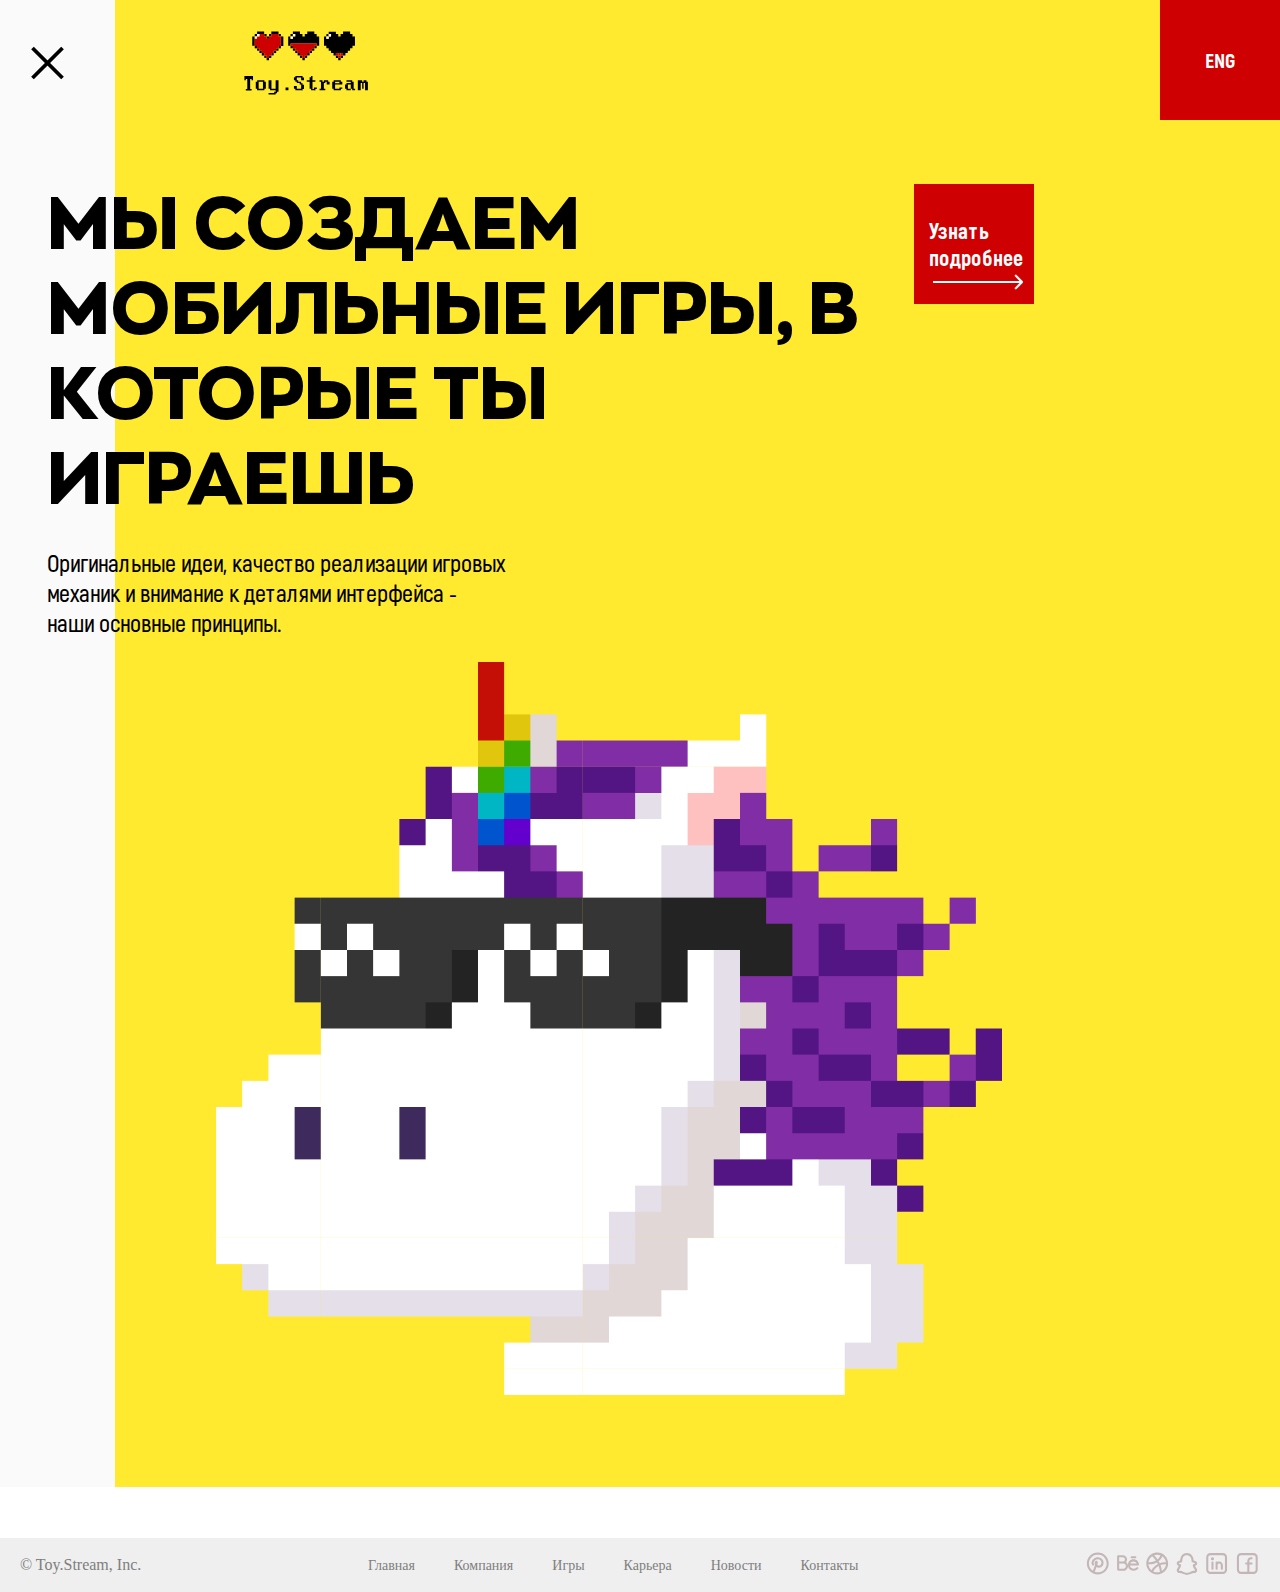
==== index.html @ ab5bff2f "Добавляет рабочие ссылки в подвале и правки" ====
<!DOCTYPE html>
<html lang="ru">
    <head>
	 <meta charset="UTF-8" />
	 <meta name="viewport" content="width=device-width, initial-scale=1.0" 
	 />
	 <title>Toy.Stream</title>
	 <link rel="stylesheet" href="./css/style.css" />
   <link rel="stylesheet" href="./css/fonts.css" />
   <link rel="stylesheet" href="./css/media.css" />
    </head>
      <body>
        <div class="container container-mobile">

         <div class="page-header yellow-main-page">

            <header class="header-container">

                    
                 <button 
                           type="button" 
                           class="menu-button is-open"
                           aria-expanded="false" 
                           data-menu-button
                           >
                           <svg 
                             width="35" 
                             height="35" 
                             aria-label="Переключатель мобильного меню">
                               <use class="icon-cross" href="img/Cross.svg#Cross"></use>
                               <use class="icon-menu" href="img/Burger.svg#Burger"></use>
                           </svg>    
                    </button>


                    <div class="logo">
                     <img src="img/Logo.svg" alt="Логотип" class="logo-img">
                  </div>
                 


                 <nav class="nav">
                  
                  <div class="menu-container">

                   <ul class="menu-list">
                        

                        <li class="nav-item"><a class="nav-link" href="1.html">Главная</a></li>
                        <li class="nav-item"><a class="nav-link" href="#">Компания</a></li>
                        <li class="nav-item"><a class="nav-link" href="#">Игры</a></li>
                        <li class="nav-item"><a class="nav-link" href="career.html">Карьера</a></li>	
                        <li class="nav-item"><a class="nav-link" href="#">Новости</a></li>	
                        <li class="nav-item"><a class="nav-link" href="#">Контакты</a></li>

                  </ul>	
                  
                </div>

              </nav>  


               <div class="language">
                 <button class="button button-1">
                      <span class="button-language" href="#">
                      ENG
                     </span>
                  </button>
               </div>    


           </header>	

         </div> 
              


                <div class="block-home yellow-main-page">

                         <h1 class="company">Мы создаем мобильные игры, в которые ты играешь</h1>


                          <div class="frame-unicorn">
                             <picture>
                                 <source srcset="img/Frame.png" width="786" media="(min-width: 1920px)"> 
                                 <source srcset="img/Frame.png" width="786" media="(min-width: 1024px)">
                                 <source srcset="img/Frame-mobile.png" width="345" media="(max-width: 1023px)"> 
                                 <img src="img/Frame-mobile.png" alt="Единорог" class="picture-img">
                            </picture>      
                        </div> 

                    <div class="details-2">
                      <button class="button button-2">
                         <a class="button-details-2" href="#">
                         Узнать<br> подробнее
                         </a>
                      </button>
                    </div> 

                         <p class="company-description">Оригинальные идеи, качество реализации игровых механик и внимание к деталями интерфейса - наши основные принципы.</p>
                       

                        
             
      
                </div>          


           <footer class="page-footer">
              <div class="footer-container">

              	<div class="footer-coopyright">© Toy.Stream, Inc.</div>

              	   <div class="footer-nav">
                     <a href="index.html" class="footer-nav-link">Главная</a>
                     <a href="#" class="footer-nav-link">Компания</a>
                     <a href="#" class="footer-nav-link">Игры</a>
                     <a href="career.html" class="footer-nav-link">Карьера</a>
                     <a href="#" class="footer-nav-link">Новости</a>
                     <a href="#" class="footer-nav-link">Контакты</a>
                  </div>

                  <div class="footer-socials">
                    <a href="https://www.pinterest.com/" class="socials-link" target="_blank"><img src="img/Pintrest.svg" alt="Pintrest" class="socials-img"></a>
                    <a href="https://www.behance.net/" class="socials-link" target="_blank"><img src="img/Behance.svg" alt="Behance" class="socials-img"></a>
                    <a href="https://dribbble.com/" class="socials-link" target="_blank"><img src="img/Dribbble.svg" alt="Dribbble" class="socials-img"></a>
                    <a href="https://www.snapchat.com/" class="socials-link" target="_blank"><img src="img/Snapchat.svg" alt="Snapchat" class="socials-img"></a>
                    <a href="https://linkedin.com/" class="socials-link" target="_blank"><img src="img/Linkedin.svg" alt="Linkedin" class="socials-img"></a>
                    <a href="https://www.facebook.com/" class="socials-link" target="_blank"><img src="img/Facebook.svg" alt="Facebook" class="socials-img"></a>
                  </div>
              
              </div> 
           
            </footer>   
        </div>

        
        <!-- скрипт для кнопки меню menu-button -->
        <script src="js/script.js" ></script>


      </body>

</html>
---- css/style.css ----
body {
    margin: 0;
}

.container {
    margin-left: auto;
    margin-right: auto;
    background-color: #fff;
    box-sizing: border-box;
}

.page-header {
    padding-bottom: 49px;
   /* outline: 2px solid #000;*/
    margin: auto auto;
    box-sizing: border-box;
}

.header-container {
    display: flex;
    justify-content: space-between;
    /*position: relative;*/
}

.nav {
    font-family: Akrobat;
    font-weight: 600;
    font-size: 20px;
    line-height: 25px;
    margin-top: 49px;
    /*outline: 2px solid #000;*/
    margin-left: auto;
    margin-right: 95px;
}




/*Заготовка для выпадающего меню
Позиционируется относительно .header-container
или как вариант относительно .page-header*/

/*.menu-container {
    position: absolute;
    top: 100%;
    left: 0;
    width: 100%;
    height: 800px;
    background-color: #fff;
    padding: 20px;
    text-align: center;
    font-size: 20px;
    opacity: 0.8;
}*/




/*Навигация*/

.menu-list {
    list-style: none;
    display: flex;
    margin: 0;
    padding: 0 0 0 0;
}

.nav-item:not(:last-child) {
    margin-right: 50px;
}

.nav-link {
    text-decoration: none;
    color: #000;
    cursor: pointer;
}

.nav-link:hover,
.nav-link:focus {
    color: #FF0000;
}



/*Красная кнопка, смена языка*/




/*            <div class="language">
                <button class="button button-1">
                     <span class="button-language" href="#">
                     ENG
                    </span>
                 </button>
              </div>  */

.language {
    height: 98px;
    width: 98px;
    display: flex;
}
   
.button-1{
    font-size: 20px;
    line-height: 25px;
}

.button {
    font-family: 'Akrobat', sans-serif;
    font-weight: 800;
    display: inline-block;
    text-decoration: none;
    border: none;    
    background-color: #CE0002;
    color: #FFF;
    cursor: pointer;
    flex-grow: 1;
    display: inline-block;
}

.button:hover,
.button:focus {
    background-color: #FE0002;
}


/*                  <div class="details">
                      <button class="button button-d">
                         <a class="button-details" href="#">
                         Узнать<br> подробнее
                         </a>
                      </button>
                    </div> */


/*Красная кнопка "Узнать подробности"*/

.details-2 {
    height: 120px;
    width: 120px;
    display: flex;
}

.button-2 {
    text-align: left;
    padding-left: 15px;
}

.button-3 {
    text-align: left;
    padding-left: 20px;
}

.details-3 {
    height: 94px;
    width: 192px;
    display: flex;
}

.button-2 {
    font-size: 22px;
    line-height: 27px;
}

.button-3 {
    font-weight: 800;
    font-size: 22px;
    line-height: 27px;
}


.button-details-2,
.button-details-3 {
    text-decoration: none;
    color: #FFF;
}

.button-details-2::after {
    width: 90px;
    height: 16px;
    background-color: transparent;
    content: "";
    background-image: url("../img/Arrow3.png");
    background-repeat: no-repeat;
    background-size: contain;
    position: absolute;
    margin: 30px 0 0 -90px;
    box-sizing: border-box;
}

.button-details-3::after {
    width: 16px;
    height: 39px;
    background-color: transparent;
    content: "";
    background-image: url("../img/Arrow4.png");
    background-repeat: no-repeat;
    background-size: contain;
    position: absolute;
    margin: -5px 0 0 53px;
    box-sizing: border-box;
}

.logo {
    padding-top: 12px;
    padding-left: 55px;
}





/*Бургер-меню*/


.menu-button {
    display: inline-flex;
    margin: 0;
    /*padding: 0;*/
    padding: 35px 0 0 17px;
    border: none;
    background-color: transparent;
}

.menu-button .icon-cross {
    display: none;
}


.menu-button.is-open .icon-cross {
    display: block;
}

.menu-button.is-open .icon-menu {
    display: none;
}





/*Background-attachment устанавливает, будет ли прокручиваться фоновое изображение вместе с содержимым элемента (scroll, fixed, local)*/

.block-home {
    argin-left: auto;
    margin-right: auto;
    background-color: #FFEA2F;
    box-sizing: border-box;
    min-height: 875px;
    margin-bottom: 49px;
    display: flex;
    flex-wrap: wrap;
    /*flex-flow: row wrap;*/
}





/* Звголовки h1 */

h1 {
    font-family: 'Zona Pro', sans-serif;
    font-weight: 800;
    font-size: 32px;
    line-height: 38px;
    text-transform:uppercase;
    margin: 0;
}

.company {
    max-width: 352px;
}
.career {
    max-width: 262px;
}


.company-description {
    font-family: 'Akrobat', sans-serif;
    font-weight: 600;
    font-size: 16px;
    line-height: 20px;
    max-width: 345px;
}

.career-description {
    font-family: 'Akrobat', sans-serif;
    font-weight: 600;
    font-size: 16px;
    line-height: 20px;
    max-width: 335px;
}







/*Подвал*/

.page-footer {
    background-color: #EFEFEF;
    margin: 0;
}

.footer-container {
    display: flex;
    min-width: 338px;
    max-width: 1790px;
    justify-content: space-between;
    margin: 0;
    padding: 0 20px 0 20px;
    margin: auto;
    align-items: center;
    height: 54px;
    box-sizing: border-box;
}

.footer-coopyright{
    font-family: Akrobat;
    font-weight: 500;
    font-size: 16px;
    line-height: 20px;
    color: #7E7E7E;  
}

.footer-nav {
    /*display: flex;*/

}

.footer-nav-link {
    text-decoration: none;
    font-family: Akrobat;
    font-weight: 500;
    font-size: 14px;
    line-height: 17px;
    text-align: center;
    color: #7E7E7E;
}

.footer-socials {
    max-width: 200px;
}

.socials-link {

}
 

/*.socials-link:not(:last-child) */
   
 .footer-nav-link:not(:last-child) {   
    margin-right: 35px;
}



/*Карьера*/


.block-career {
    margin-left: auto;
    margin-right: auto;
    /*background-color: #D3D1E9;*/
    box-sizing: border-box;
    margin-bottom: 98px;
}

.vacancy {
    font-family: Zona Pro;
    font-weight: 800;
    font-size: 32px;
    line-height: 38px;
    padding-left: 15px;
}

.vacancy-container {
    margin-left: auto;
    margin-right: auto;
    margin-bottom: 30px;
    box-sizing: border-box;
}

.vacancy-item {
    background-color: #F5F5F5;
    font-family: Akrobat;
    font-weight: 800;
    font-size: 32px;
    line-height: 40px;
    padding: 250px 0 50px 20px;
    box-sizing: border-box;
}


.vacancy-item:not(:last-child) {
margin-bottom: 30px;
}
---- css/fonts.css ----
@font-face {
    font-family: 'Zona Pro';
    src: url('../fonts/ZonaPro/ZonaPro-ExtraBold.eot');
    src: local('../fonts/ZonaPro/Zona Pro ExtraBold'), local('ZonaPro-ExtraBold'),
        url('../fonts/ZonaPro/ZonaPro-ExtraBold.eot?#iefix') format('embedded-opentype'),
        url('../fonts/ZonaPro/ZonaPro-ExtraBold.woff2') format('woff2'),
        url('../fonts/ZonaPro/ZonaPro-ExtraBold.woff') format('woff'),
        url('../fonts/ZonaPro/ZonaPro-ExtraBold.ttf') format('truetype');
    font-weight: 800;
    font-style: normal;
}

@font-face {
    font-family: 'Akrobat';
    src: url('Akrobat-Light.eot');
    src: local('Akrobat Light'), local('Akrobat-Light'),
        url('Akrobat-Light.eot?#iefix') format('embedded-opentype'),
        url('Akrobat-Light.woff2') format('woff2'),
        url('Akrobat-Light.woff') format('woff'),
        url('Akrobat-Light.ttf') format('truetype');
    font-weight: 300;
    font-style: normal;
}

@font-face {
    font-family: 'Akrobat';
    src: url('Akrobat-Regular.eot');
    src: local('Akrobat Regular'), local('Akrobat-Regular'),
        url('Akrobat-Regular.eot?#iefix') format('embedded-opentype'),
        url('Akrobat-Regular.woff2') format('woff2'),
        url('Akrobat-Regular.woff') format('woff'),
        url('Akrobat-Regular.ttf') format('truetype');
    font-weight: 500;
    font-style: normal;
}

@font-face {
    font-family: 'Akrobat';
    src: url('Akrobat-ExtraLight.eot');
    src: local('Akrobat ExtraLight'), local('Akrobat-ExtraLight'),
        url('Akrobat-ExtraLight.eot?#iefix') format('embedded-opentype'),
        url('Akrobat-ExtraLight.woff2') format('woff2'),
        url('Akrobat-ExtraLight.woff') format('woff'),
        url('Akrobat-ExtraLight.ttf') format('truetype');
    font-weight: 200;
    font-style: normal;
}

@font-face {
    font-family: 'Akrobat';
    src: url('../fonts/Akrobat/Akrobat-SemiBold.eot');
    src: local('../fonts/Akrobat/Akrobat SemiBold'), local('Akrobat-SemiBold'),
        url('../fonts/Akrobat/Akrobat-SemiBold.eot?#iefix') format('embedded-opentype'),
        url('../fonts/Akrobat/Akrobat-SemiBold.woff2') format('woff2'),
        url('../fonts/Akrobat/Akrobat-SemiBold.woff') format('woff'),
        url('../fonts/Akrobat/Akrobat-SemiBold.ttf') format('truetype');
    font-weight: 600;
    font-style: normal;
}

@font-face {
    font-family: 'Akrobat';
    src: url('Akrobat-Thin.eot');
    src: local('Akrobat Thin'), local('Akrobat-Thin'),
        url('Akrobat-Thin.eot?#iefix') format('embedded-opentype'),
        url('Akrobat-Thin.woff2') format('woff2'),
        url('Akrobat-Thin.woff') format('woff'),
        url('Akrobat-Thin.ttf') format('truetype');
    font-weight: 100;
    font-style: normal;
}

@font-face {
    font-family: 'Akrobat';
    src: url('Akrobat-Bold.eot');
    src: local('Akrobat Bold'), local('Akrobat-Bold'),
        url('Akrobat-Bold.eot?#iefix') format('embedded-opentype'),
        url('Akrobat-Bold.woff2') format('woff2'),
        url('Akrobat-Bold.woff') format('woff'),
        url('Akrobat-Bold.ttf') format('truetype');
    font-weight: bold;
    font-style: normal;
}

@font-face {
    font-family: 'Akrobat';
    src: url('Akrobat-Black.eot');
    src: local('Akrobat Black'), local('Akrobat-Black'),
        url('Akrobat-Black.eot?#iefix') format('embedded-opentype'),
        url('Akrobat-Black.woff2') format('woff2'),
        url('Akrobat-Black.woff') format('woff'),
        url('Akrobat-Black.ttf') format('truetype');
    font-weight: 900;
    font-style: normal;
}

@font-face {
    font-family: 'Akrobat';
    src: url('../fonts/Akrobat/Akrobat-ExtraBold.eot');
    src: local('../fonts/Akrobat/Akrobat ExtraBold'), local('Akrobat-ExtraBold'),
        url('../fonts/Akrobat/Akrobat-ExtraBold.eot?#iefix') format('embedded-opentype'),
        url('../fonts/Akrobat/Akrobat-ExtraBold.woff2') format('woff2'),
        url('../fonts/Akrobat/Akrobat-ExtraBold.woff') format('woff'),
        url('../fonts/Akrobat/Akrobat-ExtraBold.ttf') format('truetype');
    font-weight: 800;
    font-style: normal;
}
---- css/media.css ----
/* Навигация - список menu-list */


@media screen and (max-width: 1919px) {
    .nav {
    display: none;
    }
}


/*Кнопка меню*/
@media screen and (min-width: 1920px) {
    .menu-button {
    display: none;
    }
}


/*Кнопка смены языка*/

@media screen and (min-width: 1024px) {
    .language {
    height: 120px;
    width: 120px;
    }
}


/*Ширина экрана, шрифт для всех h1, шапка page-header*/

/*outline: 2px solid red; - рамка*/

@media screen and (max-width: 1023px) {
    .vacancy-container {
    width: 375px; 
    }
}


@media screen and (min-width: 1024px) { 
    .vacancy-container {
    width: 1024px; 
    }
    .page-header {
    padding-bottom: 64px;
    }
    h1 {
    font-size: 72px;
    line-height: 85px;
    }
    .company {
    max-width: 867px;
    }
    .career {
    max-width: 603px;
    }
}


@media screen and (min-width: 1920px) {
    .vacancy-container {
    width: 1920px;
    }
    .page-header {
    padding-bottom: 79px;
    }
    h1 {
    font-size: 72px;
    line-height: 85px;
    }
    .company {
    max-width: 1077px;
    }
    .career {
    max-width: 603px;
    }
}


/*Параграфы p под h1*/

@media screen and (max-width: 1919px) { 
   .desktop-description {
    display: none;
    }
}

@media screen and (min-width: 1024px) {
    .company-description {
    font-size: 24px;
    line-height: 30px;
    max-width: 459px;
    }
    .career-description {
    font-size: 24px;
    line-height: 30px;
    max-width: 606px;
    }
}


@media screen and (min-width: 1920px) { 
    .mobile-description {
    display: none;
    }
}





/* размер margin-bottom для планшетной и десктопной версии  */

@media screen and (min-width: 1024px) {
    .block-home {
    margin-bottom: 51px;
    }
    block-career {
    margin-bottom: 130px;
    }
}

@media screen and (min-width: 1920px) {
    .block-home {
    margin-bottom: 77px;
    }
    block-career {
    margin-bottom: 131px;
    }
}



/*Градиентный фон*/

@media screen and (max-width: 1023px) {
    .yellow-main-page {
    background: linear-gradient(to right, #FAFAFA 20%, #FFEA2F 20%);
    }
    .blue-main {
    background: linear-gradient(to right, #FAFAFA 20%, #D3D1E9 20%);
    }
}

@media screen and (min-width: 1024px) {
    .yellow-main-page {
    background: linear-gradient(to right, #FAFAFA 9%, #FFEA2F 9%);
    }
    .blue-main {
    background: linear-gradient(to right, #FAFAFA 10%, #D3D1E9 10%);
    }
}

@media screen and (min-width: 1920px) {
    .yellow-main-page {
    background: linear-gradient(to right, #FAFAFA 15%, #FFEA2F 15%);
    }
    .blue-main {
    background: linear-gradient(to right, #FAFAFA 40%, #D3D1E9 40%);
    }
}




/*Жёлтая главная страница*/

@media screen and (max-width: 1023px) {
    .yellow-main-page {
    background: linear-gradient(to right, #F1FAFF 20%, #FFEA2F 20%);
    } 
}

/* Закрасить margin-bottom на мобильной версии главной страницы*/

@media screen and (max-width: 1023px) {
    .container-mobile {
    background-color: #F1FAFF; 
    }
}




/*Логотип и бургер-меню*/

@media screen and (min-width: 1024px) {
    .logo {
    padding-top: 23px;
    padding-right: 670px;
    }
    .menu-button {
    padding-top: 46px;
    padding-left: 30px;
    }
}

@media screen and (min-width: 1920px) {
    .logo {
    padding-top: 23px;
    padding-left: 84px;
    }
}    


/* Картинка лампочка на фоне*/

@media screen and (max-width: 1023px) {
    .frame-light {
    padding: 0 17px 38px 17px;
    text-align: center;
    }
}

@media screen and (min-width: 1024px) {
    .frame-light {
    padding: 0 22px 88px 169px;
    text-align: center;
    }
}

@media screen and (min-width: 1920px) {
    .frame-light {
    text-align: right;
    padding: 0 464px 29px 1131px;
    }
}






/*Ордеры*/

/*@media screen and (max-width: 1023px) {
    .company {
    order: 0;
    }
    .company-description {
    order: 2;
    }
    .details-2 {
    order: 1; 
    }
    .frame-unicorn {
    order: 0;
    }
}*/

@media screen and (min-width: 1024px) {
    .frame-unicorn {
    order: 1;
    }
}





/* Картинка единорога на фоне*/

@media screen and (max-width: 1023px) {
    .frame-unicorn {
    /*padding: 0 15px 313px 15px;*/
    text-align: center;
    }
}

@media screen and (min-width: 1024px) {
    .frame-unicorn {
    padding: 0 22px 88px 169px;
    text-align: center;
    }
}




/*Карточки вакансий*/

@media screen and (max-width: 1023px) {
    .vacancy-container {
    padding-left: 15px;
    padding-right: 15px;
    }
}

@media screen and (min-width: 1024px) {
    .vacancy-container {
    display: flex;
    flex-wrap: wrap;
    padding-left: 30px;
    padding-right: 30px;
    }
    .vacancy-item {
    width: 450px;
    margin: 15px;
    padding-top: 360px;
    padding-bottom: 50px;
    }
}

@media screen and (min-width: 1920px) {
    .vacancy-container {
    display: flex;
    flex-wrap: wrap;
    padding-left: 118px;
    padding-right: 118px;
    justify-content: center;
    }
    .vacancy-item {
    width: 505px;
    margin: 20px;
    padding-top: 415px;
    padding-bottom: 50px;
    }
}



/*Настройка в списке вакансий*/

@media screen and (min-width: 1024px) {
    .vacancy-item:not(:last-child) {
    margin-bottom: 15px;
    }
}

@media screen and (min-width: 1920px) {
    .vacancy-item:not(:last-child) {
    margin-bottom: 20px;
    }
}



/*Отступ у заголовка списка вакансий h2 .vacancy*/


@media screen and (min-width: 1024px) {
    .vacancy {
    font-size: 72px;
    line-height: 85px;
    padding-left: 45px;
    }
}

@media screen and (min-width: 1920px) {
    .vacancy {
    padding-left: 187px;
    }
}



/*Блоки страниц, паддинги*/

@media screen and (max-width: 1023px) {
    .block-home,
    .block-career {
    padding-left: 15px;
    padding-right: 15px;
    }
}

@media screen and (min-width: 1024px) {
    .block-home,
    .block-career {
    padding-left: 47px;
    padding-right: 110px;
    }
}




/*Подвал*/

@media screen and (min-width: 1920px) {
    .footer-container {
    padding: 0 27px 0 27px;
    }
}

@media screen and (max-width: 1023px) {
.footer-nav {
    display: none;
    }   
}







/*Не включать*/

/*width: 50%;*/
/*flex-basis: 50%;*/

/*Образец*/

/*@media screen and (min-width: 1024px) {
    .vacancy-container {
    display: flex;
    flex-wrap: wrap;
    }
    .vacancy-item {
    width: 450px;
    flex-basis: 50%;
    padding-top: 300px;
    padding-bottom: 50px;
    }
}

@media screen and (min-width: 1920px) {
    .vacancy-container {
    display: flex;
    flex-wrap: wrap;
    }
    .vacancy-item {
    width: 505px;
    flex-basis: 33.3333%;
    padding-top: 400px;
    padding-bottom: 50px;
    }
}

@media screen and (min-width: 1920px) {
    .vacancy-item:not(:last-child) {
    margin-bottom: 40px;
    }
}
*/

/*Образец для прямоугольных элементов*/

/*@media screen and (min-width: 1920px) {
    .vacancy-container {
    display: flex;
    flex-wrap: wrap;
    margin: -20px;
    padding-left: 118px;
    padding-right: 118px;
    }
    .vacancy-item {
    width: calc((100% - 6 * 20px) / 3);
    margin: 20px;
    padding-top: 415px;
    padding-bottom: 50px;
    }
}*/
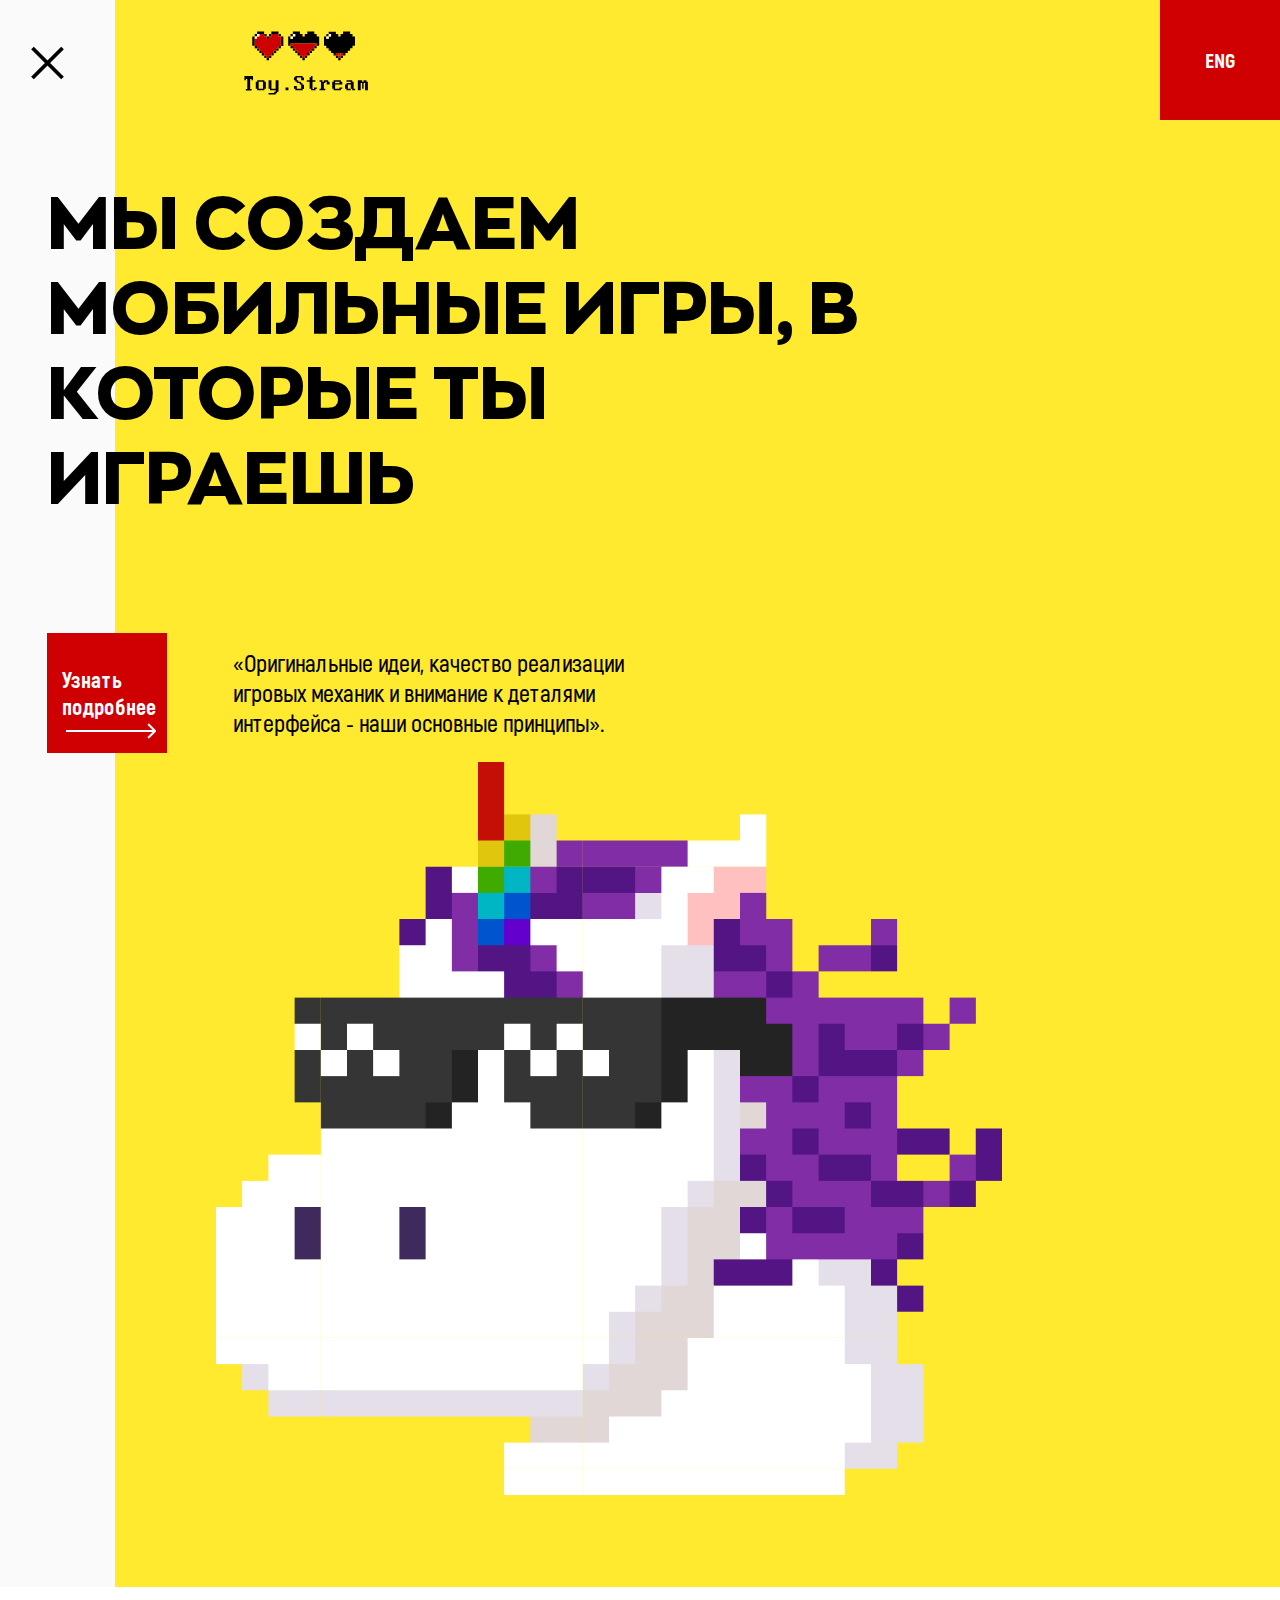
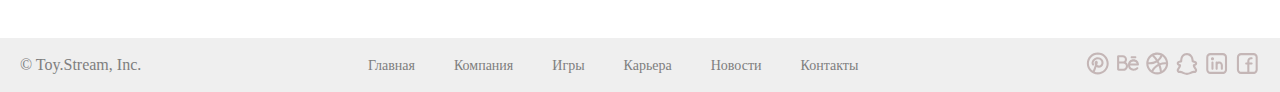
==== commit d41b1f3d: "Добавляет правки" ====
--- a/index.html
+++ b/index.html
@@ -78,6 +78,21 @@
                 <div class="block-home yellow-main-page">
 
                          <h1 class="company">Мы создаем мобильные игры, в которые ты играешь</h1>
+                              
+
+                            <div class="break"></div>  
+
+
+                            <div class="details-2">
+                             <button class="button button-2">
+                                <a class="button-details-2" href="#">
+                                Узнать<br> подробнее
+                                </a>
+                             </button>
+                           </div> 
+
+
+                         <p class="company-description">«Оригинальные идеи, качество реализации игровых механик и внимание к деталями интерфейса - наши основные принципы».</p>
 
 
                           <div class="frame-unicorn">
@@ -89,20 +104,6 @@
                             </picture>      
                         </div> 
 
-                    <div class="details-2">
-                      <button class="button button-2">
-                         <a class="button-details-2" href="#">
-                         Узнать<br> подробнее
-                         </a>
-                      </button>
-                    </div> 
-
-                         <p class="company-description">Оригинальные идеи, качество реализации игровых механик и внимание к деталями интерфейса - наши основные принципы.</p>
-                       
-
-                        
-             
-      
                 </div>          
 
 
--- a/css/media.css
+++ b/css/media.css
@@ -231,9 +231,9 @@
 
 
 
-/*Ордеры*/
-
-/*@media screen and (max-width: 1023px) {
+/*Ордеры и паддинги в block-main*/
+
+@media screen and (max-width: 1023px) {
     .company {
     order: 0;
     }
@@ -246,11 +246,27 @@
     .frame-unicorn {
     order: 0;
     }
-}*/
-
-@media screen and (min-width: 1024px) {
-    .frame-unicorn {
-    order: 1;
+    .company-description {
+    margin-top: -20px;
+    }
+}
+
+@media screen and (min-width: 1024px) {
+    .details-2 {
+    padding-top: 25px;
+    padding-right: 66px;
+    }
+    .company-description {
+    padding-top: 15px;
+    }
+    .break {
+    flex-basis: 100%;
+    }
+    .details-2 {
+    padding-top: 109px;
+    }
+    .company-description {
+    padding-top: 100px;
     }
 }
 
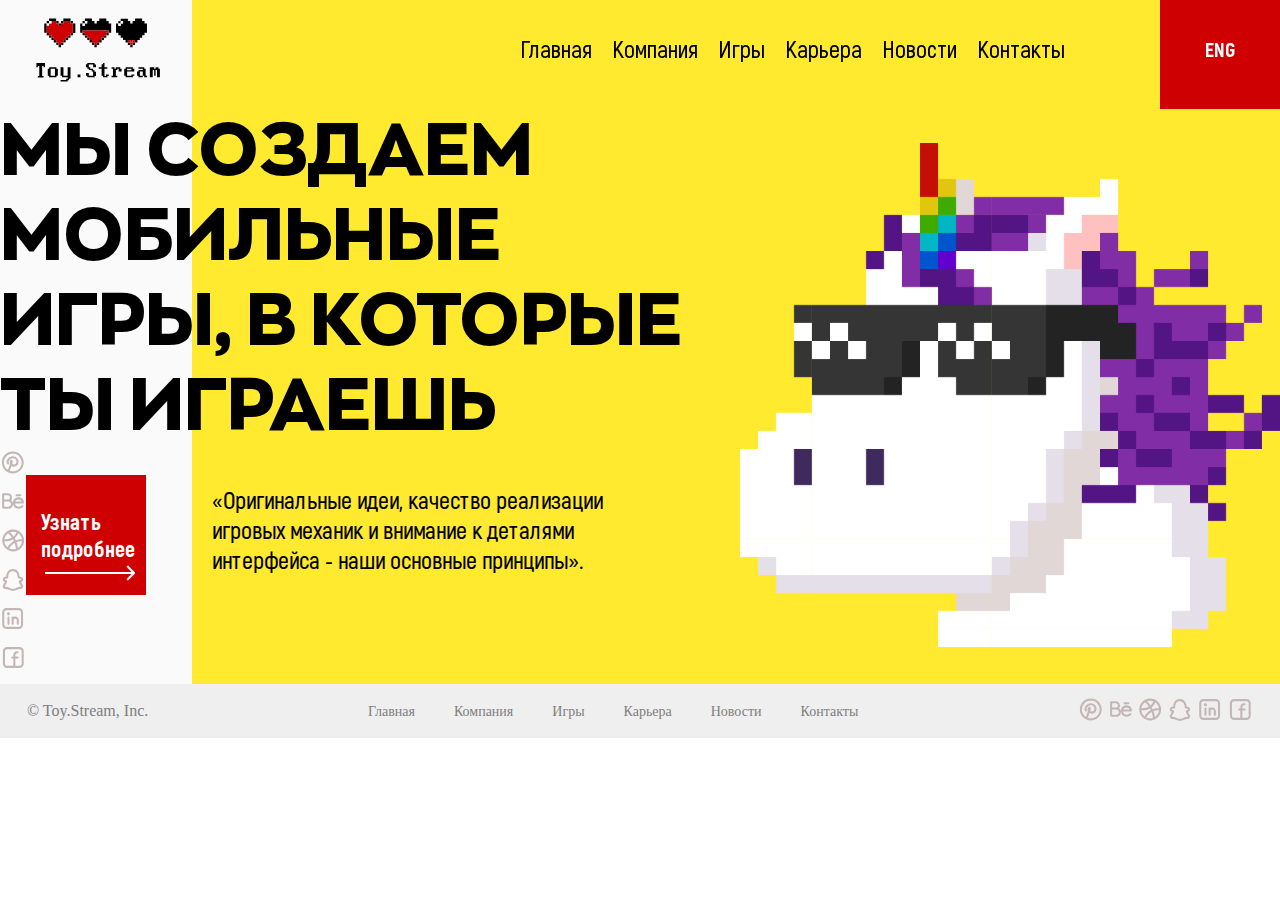
==== commit 119aa9b5: "Добавляет новую шапку и выпадающее меню" ====
--- a/index.html
+++ b/index.html
@@ -10,43 +10,30 @@
    <link rel="stylesheet" href="./css/media.css" />
     </head>
       <body>
-        <div class="container container-mobile">
+        <div class="wrapper wrapper-mobile wrapper-main">
 
-         <div class="page-header yellow-main-page">
+            <header class="header"> 
 
-            <header class="header-container">
+                <div class="header-container">
 
+                    <div class="header-body">
                     
-                 <button 
-                           type="button" 
-                           class="menu-button is-open"
-                           aria-expanded="false" 
-                           data-menu-button
-                           >
-                           <svg 
-                             width="35" 
-                             height="35" 
-                             aria-label="Переключатель мобильного меню">
-                               <use class="icon-cross" href="img/Cross.svg#Cross"></use>
-                               <use class="icon-menu" href="img/Burger.svg#Burger"></use>
-                           </svg>    
-                    </button>
+                    <!-- Новая кнопка бургер-меню -->
+                    <div class="header-burger">
+                      <span></span>
+                    </div>
 
 
                     <div class="logo">
-                     <img src="img/Logo.svg" alt="Логотип" class="logo-img">
-                  </div>
+                      <img src="img/Logo.svg" alt="Логотип" class="logo-img">
+                    </div>
                  
 
-
                  <nav class="nav">
-                  
-                  <div class="menu-container">
 
                    <ul class="menu-list">
-                        
 
-                        <li class="nav-item"><a class="nav-link" href="1.html">Главная</a></li>
+                        <li class="nav-item"><a class="nav-link" href="index.html">Главная</a></li>
                         <li class="nav-item"><a class="nav-link" href="#">Компания</a></li>
                         <li class="nav-item"><a class="nav-link" href="#">Игры</a></li>
                         <li class="nav-item"><a class="nav-link" href="career.html">Карьера</a></li>	
@@ -54,8 +41,6 @@
                         <li class="nav-item"><a class="nav-link" href="#">Контакты</a></li>
 
                   </ul>	
-                  
-                </div>
 
               </nav>  
 
@@ -66,48 +51,74 @@
                       ENG
                      </span>
                   </button>
-               </div>    
+                </div> 
 
+               </div> 
+
+             </div>  
 
            </header>	
-
-         </div> 
               
 
+             <div class="block">
 
-                <div class="block-home yellow-main-page">
+                <div class="block-container yellow-main-page">
+
+                      <div class="block-content">
 
                          <h1 class="company">Мы создаем мобильные игры, в которые ты играешь</h1>
                               
 
-                            <div class="break"></div>  
+                           <!--  <div class="break"></div>   -->
 
 
+                          <div class="block-description">  
+                           
+                                           <div class="block-details">
+                           
                             <div class="details-2">
                              <button class="button button-2">
                                 <a class="button-details-2" href="#">
                                 Узнать<br> подробнее
                                 </a>
                              </button>
-                           </div> 
+                            </div>
+                           
 
 
                          <p class="company-description">«Оригинальные идеи, качество реализации игровых механик и внимание к деталями интерфейса - наши основные принципы».</p>
+                                            </div>  
 
 
-                          <div class="frame-unicorn">
+                                            <aside class="aside">
+                    <a href="https://www.pinterest.com/" class="socials-link" target="_blank"><img src="img/Pintrest.svg" alt="Pintrest" class="socials-img"></a>
+                    <a href="https://www.behance.net/" class="socials-link" target="_blank"><img src="img/Behance.svg" alt="Behance" class="socials-img"></a>
+                    <a href="https://dribbble.com/" class="socials-link" target="_blank"><img src="img/Dribbble.svg" alt="Dribbble" class="socials-img"></a>
+                    <a href="https://www.snapchat.com/" class="socials-link" target="_blank"><img src="img/Snapchat.svg" alt="Snapchat" class="socials-img"></a>
+                    <a href="https://linkedin.com/" class="socials-link" target="_blank"><img src="img/Linkedin.svg" alt="Linkedin" class="socials-img"></a>
+                    <a href="https://www.facebook.com/" class="socials-link" target="_blank"><img src="img/Facebook.svg" alt="Facebook" class="socials-img"></a>
+                  </aside> 
+
+                        </div>
+
+                      </div>
+
+                        <div class="frame-unicorn">
                              <picture>
-                                 <source srcset="img/Frame.png" width="786" media="(min-width: 1920px)"> 
-                                 <source srcset="img/Frame.png" width="786" media="(min-width: 1024px)">
-                                 <source srcset="img/Frame-mobile.png" width="345" media="(max-width: 1023px)"> 
+                                 <source srcset="img/Frame.png" width="540" media="(min-width: 1200px)"> 
+                                 <source srcset="img/Frame.png" width="540" media="(min-width: 1024px)">
+                                 <source srcset="img/Frame-mobile.png" width="300" media="(max-width: 1023px)"> 
                                  <img src="img/Frame-mobile.png" alt="Единорог" class="picture-img">
-                            </picture>      
+                            </picture> 
+
                         </div> 
 
-                </div>          
+                  </div>     
+
+              </div>     
 
 
-           <footer class="page-footer">
+           <footer class="footer">
               <div class="footer-container">
 
               	<div class="footer-coopyright">© Toy.Stream, Inc.</div>
@@ -132,7 +143,7 @@
               
               </div> 
            
-            </footer>   
+           </footer>   
         </div>
 
         
--- a/css/style.css
+++ b/css/style.css
@@ -1,64 +1,267 @@
+/*Обнуление*/
+*,*:before,*:after {
+    padding: 0;
+    margin: 0;
+    border: 0;
+    /*box-sizing: border-box;*/
+}
+
+html, body {
+    height: 100%;
+}
+
 body {
     margin: 0;
 }
 
-.container {
+.wrapper {
     margin-left: auto;
     margin-right: auto;
     background-color: #fff;
     box-sizing: border-box;
 }
 
-.page-header {
+/*.page-header {
     padding-bottom: 49px;
-   /* outline: 2px solid #000;*/
+    outline: 2px solid #000;
     margin: auto auto;
     box-sizing: border-box;
+}*/
+
+.header {
+    margin: 0;
+    margin-left: auto;
+    margin-right: auto;
+
+
+    position: fixed;
+    width: 100%;
+    top: 0;
+    left: 0;
+    z-index: 50;
+}
+
+/*Фиксированная плашка*/
+.header:before {
+    content: '';
+    position: absolute;
+    top: 0;
+    left: 0;
+    width: 100%;
+    height: 100%;
+    /*background-color: #FFEA2F;*/
+    z-index: 2;
 }
 
 .header-container {
+    /*display: flex;*/
+    max-width: 1920px;
+    margin: 0 auto;
+    padding: 0;
+}
+
+.logo {
+    z-index: 3;
+    max-width: 100%;
+    display: block;
+}
+
+.header-body {
+    position: relative;
+    z-index: 2;
     display: flex;
     justify-content: space-between;
-    /*position: relative;*/
-}
+    height: 98px;
+    align-items: center;
+}
+
+/*.header-container = body {
+    display: flex;
+    max-width: 1920px;
+    justify-content: space-between;
+    margin: 0;
+    margin: auto;
+    align-items: center;
+    box-sizing: border-box;
+}*/
+
+
+.menu-list {
+    display: flex;  /*отключение флекса, навигация для бургер-меню теперь вертикальная*/
+    position: relative;
+    z-index: 2;
+    }
+.menu-list li {
+    list-style: none;
+    margin: 0 0 0 20px;
+    }
+.nav-link {
+    font-size: 24px;
+    text-decoration: none;
+    color: #000;
+    cursor: pointer;
+    }
+
+
+
+
+/*Бургер-меню*/
+   .header-burger {
+    margin-left: 15px;
+
+    display: none;
+}
+
+@media screen and (min-width: 768px) {
+    .header-burger {
+    margin-left: 30px;
+    }
+}
+
+
+/*Рисуем бургер*/
+@media screen and (max-width: 1199px) {
+    body.lock {
+    overflow: hidden; /*JS отключение скролла, когда бургер-меню активно*/
+    }
+   .header-body {
+    height: 98px; 
+    }
+   .header-burger {
+    display: block;
+    position: relative;
+    width: 32px;
+    height: 22px;
+    /*чтобы вытащить бургер-меню наверх*/
+    position: relative;
+    z-index: 3;
+    }
+    /*следующие два класса можно объединить*/
+    .header-burger span {
+        position: absolute;
+        background-color: #000;
+        left: 0;
+        width: 100%;
+        height: 3px;
+        top: 9px;
+        /*анимация исчезновения*/
+        transition: all 0.3s ease 0s;
+    }
+    .header-burger:before,
+    .header-burger:after {
+        content: '';
+        background-color: #000;
+        position: absolute;
+        width: 100%;
+        height: 3px;   /*ширина линий*/
+        left: 0;
+        /*анимация исчезновения*/
+        transition: all 0.3s ease 0s;
+    }
+    .header-burger:before {
+        top: 0;
+    }
+    .header-burger:after {
+        bottom: 0;
+    }
+
+    /* JS header__burger с классом active*/
+    .header-burger.active span {
+        transform: scale(0);
+    } 
+
+    .header-burger.active:before {
+        transform: rotate(45deg);
+        top: 9px;
+    }
+    .header-burger.active:after {
+        transform: rotate(-45deg);
+        bottom: 9px;
+    }
+
+
+ /*Оформление шапки для раскрытого бургер меню*/
+    .nav {
+        position: fixed;
+        top: -100%; /*чтобы меню выезжало сверху*/
+        left: 0;
+        width: 100%;
+        height: 100%;
+        overflow: auto; /*чтобы навигация бургер-меню скролилась, если список не помещается на экране*/
+        background-color: #FFF;
+        transition: all 0.3s ease 0s;
+        padding: 130px 40px 20px 40px;
+        text-transform: uppercase;
+        opacity: 0.9;
+        box-sizing: border-box;
+    }
+
+    /*JS навигация выдвигается сверху из-под шапки при нажатии на бургер-меню*/
+    .nav.active {
+        top: 0;
+    }
+
+    .menu-list {
+        display: block;
+    }
+
+    .menu-list li {
+        list-style: none;
+        margin: 0 0 40px 0;
+    }
+}
+
+
+
+.block {
+    padding: 110px 0 0 0;
+}
+
+@media screen and (max-width: 1023px) {
+    .block {
+        padding: 110px 0 0 0;
+    }
+}
+
+/*Вытащить текст из-под шапки*/
+/*.content{
+    padding: 110px 0 0 0;
+}
+.content__text {
+    font-size: 18px;
+    line-height: 25px;
+}
+.content__text p {
+    margin: 0 0 20px 0;
+}
+@media screen and (max-width: 767px) {
+    .content {
+        padding: 70px 0 0 0;
+    }
+}*/
+
+
+
 
 .nav {
+    font-family: Zona Pro;
+    font-weight: 800;
+    font-size: 32px;
+    line-height: 38px;
+}
+
+@media screen and (min-width: 1200px) {
+    .nav {
     font-family: Akrobat;
     font-weight: 600;
     font-size: 20px;
     line-height: 25px;
-    margin-top: 49px;
-    /*outline: 2px solid #000;*/
     margin-left: auto;
     margin-right: 95px;
-}
-
-
-
-
-/*Заготовка для выпадающего меню
-Позиционируется относительно .header-container
-или как вариант относительно .page-header*/
-
-/*.menu-container {
-    position: absolute;
-    top: 100%;
-    left: 0;
-    width: 100%;
-    height: 800px;
-    background-color: #fff;
-    padding: 20px;
-    text-align: center;
-    font-size: 20px;
-    opacity: 0.8;
-}*/
-
-
-
-
-/*Навигация*/
-
-.menu-list {
+    }
+}
+
+/*.menu-list {
     list-style: none;
     display: flex;
     margin: 0;
@@ -79,21 +282,11 @@
 .nav-link:focus {
     color: #FF0000;
 }
+*/
 
 
 
 /*Красная кнопка, смена языка*/
-
-
-
-
-/*            <div class="language">
-                <button class="button button-1">
-                     <span class="button-language" href="#">
-                     ENG
-                    </span>
-                 </button>
-              </div>  */
 
 .language {
     height: 98px;
@@ -125,14 +318,6 @@
 }
 
 
-/*                  <div class="details">
-                      <button class="button button-d">
-                         <a class="button-details" href="#">
-                         Узнать<br> подробнее
-                         </a>
-                      </button>
-                    </div> */
-
 
 /*Красная кнопка "Узнать подробности"*/
 
@@ -203,58 +388,53 @@
 }
 
 .logo {
-    padding-top: 12px;
-    padding-left: 55px;
-}
-
-
-
-
-
-/*Бургер-меню*/
-
-
-.menu-button {
-    display: inline-flex;
-    margin: 0;
-    /*padding: 0;*/
-    padding: 35px 0 0 17px;
-    border: none;
-    background-color: transparent;
-}
-
-.menu-button .icon-cross {
-    display: none;
-}
-
-
-.menu-button.is-open .icon-cross {
-    display: block;
-}
-
-.menu-button.is-open .icon-menu {
-    display: none;
-}
-
+    padding-left: 30px;
+}
 
 
 
 
 /*Background-attachment устанавливает, будет ли прокручиваться фоновое изображение вместе с содержимым элемента (scroll, fixed, local)*/
 
-.block-home {
-    argin-left: auto;
+.block { 
+    margin: auto auto;
+    margin: 0;
+}
+
+
+.block-container {
+    display: flex;
+    max-width: 1920px;
+    justify-content: space-between;
+    margin: 0;
+    /*padding: 0 47px 0 47px;*/
+    margin-left: auto;
     margin-right: auto;
-    background-color: #FFEA2F;
-    box-sizing: border-box;
-    min-height: 875px;
-    margin-bottom: 49px;
-    display: flex;
-    flex-wrap: wrap;
-    /*flex-flow: row wrap;*/
-}
-
-
+    align-items: center;
+    box-sizing: border-box;
+}
+
+.aside {
+    display: flex;
+    flex-flow: column wrap;
+}
+
+.aside .socials-link {
+    margin-bottom: 10px;
+}
+
+.block-content {
+    justify-content: space-between;
+}
+
+.block-description {
+   display: flex;
+}
+
+.block-details {
+    display: flex;
+    order: 1; /*меняет местами блок с иконками socials-link и блок с описанием .block-details*/
+}
 
 
 
@@ -296,23 +476,19 @@
 
 
 
-
-
-
 /*Подвал*/
 
-.page-footer {
+.footer {
     background-color: #EFEFEF;
     margin: 0;
 }
 
 .footer-container {
     display: flex;
-    min-width: 338px;
     max-width: 1790px;
     justify-content: space-between;
     margin: 0;
-    padding: 0 20px 0 20px;
+    padding: 0 10px 0 10px;
     margin: auto;
     align-items: center;
     height: 54px;
@@ -342,26 +518,21 @@
     color: #7E7E7E;
 }
 
+.footer-nav-link:not(:last-child) {   
+    margin-right: 10px;
+}
+
 .footer-socials {
     max-width: 200px;
 }
 
-.socials-link {
-
-}
- 
-
+.socials-link {}
 /*.socials-link:not(:last-child) */
    
- .footer-nav-link:not(:last-child) {   
-    margin-right: 35px;
-}
 
 
 
 /*Карьера*/
-
-
 .block-career {
     margin-left: auto;
     margin-right: auto;
@@ -395,9 +566,6 @@
     box-sizing: border-box;
 }
 
-
 .vacancy-item:not(:last-child) {
 margin-bottom: 30px;
 }
-
-
--- a/css/media.css
+++ b/css/media.css
@@ -1,24 +1,16 @@
 /* Навигация - список menu-list */
 
 
-@media screen and (max-width: 1919px) {
+/*@media screen and (max-width: 1199px) {
     .nav {
     display: none;
     }
-}
-
-
-/*Кнопка меню*/
-@media screen and (min-width: 1920px) {
-    .menu-button {
-    display: none;
-    }
-}
+}*/
 
 
 /*Кнопка смены языка*/
 
-@media screen and (min-width: 1024px) {
+@media screen and (min-width: 1200px) {
     .language {
     height: 120px;
     width: 120px;
@@ -57,16 +49,9 @@
 }
 
 
-@media screen and (min-width: 1920px) {
+@media screen and (min-width: 1200px) {
     .vacancy-container {
     width: 1920px;
-    }
-    .page-header {
-    padding-bottom: 79px;
-    }
-    h1 {
-    font-size: 72px;
-    line-height: 85px;
     }
     .company {
     max-width: 1077px;
@@ -79,7 +64,7 @@
 
 /*Параграфы p под h1*/
 
-@media screen and (max-width: 1919px) { 
+@media screen and (max-width: 1199px) { 
    .desktop-description {
     display: none;
     }
@@ -99,7 +84,7 @@
 }
 
 
-@media screen and (min-width: 1920px) { 
+@media screen and (min-width: 1200px) { 
     .mobile-description {
     display: none;
     }
@@ -107,33 +92,9 @@
 
 
 
-
-
-/* размер margin-bottom для планшетной и десктопной версии  */
-
-@media screen and (min-width: 1024px) {
-    .block-home {
-    margin-bottom: 51px;
-    }
-    block-career {
-    margin-bottom: 130px;
-    }
-}
-
-@media screen and (min-width: 1920px) {
-    .block-home {
-    margin-bottom: 77px;
-    }
-    block-career {
-    margin-bottom: 131px;
-    }
-}
-
-
-
 /*Градиентный фон*/
 
-@media screen and (max-width: 1023px) {
+/*@media screen and (max-width: 1023px) {
     .yellow-main-page {
     background: linear-gradient(to right, #FAFAFA 20%, #FFEA2F 20%);
     }
@@ -151,33 +112,51 @@
     }
 }
 
-@media screen and (min-width: 1920px) {
+@media screen and (min-width: 1200px) {
     .yellow-main-page {
     background: linear-gradient(to right, #FAFAFA 15%, #FFEA2F 15%);
     }
     .blue-main {
     background: linear-gradient(to right, #FAFAFA 40%, #D3D1E9 40%);
     }
-}
-
+}*/
+
+
+@media screen and (max-width: 1023px) {
+    .wrapper {
+    background: linear-gradient(to right, #FAFAFA 20%, #FFEA2F 20%);
+    }
+}
+
+@media screen and (min-width: 1024px) {
+    .wrapper {
+    background: linear-gradient(to right, #FAFAFA 9%, #FFEA2F 9%);
+    }
+}
+
+@media screen and (min-width: 1200px) {
+    .wrapper-main {
+    background: linear-gradient(to right, #FAFAFA 15%, #FFEA2F 15%);
+    }
+}
 
 
 
 /*Жёлтая главная страница*/
 
-@media screen and (max-width: 1023px) {
+/*@media screen and (max-width: 1023px) {
     .yellow-main-page {
     background: linear-gradient(to right, #F1FAFF 20%, #FFEA2F 20%);
     } 
-}
+}*/
 
 /* Закрасить margin-bottom на мобильной версии главной страницы*/
 
-@media screen and (max-width: 1023px) {
-    .container-mobile {
+/*@media screen and (max-width: 1023px) {
+    .wrapper-mobile {
     background-color: #F1FAFF; 
     }
-}
+}*/
 
 
 
@@ -186,8 +165,8 @@
 
 @media screen and (min-width: 1024px) {
     .logo {
-    padding-top: 23px;
-    padding-right: 670px;
+   /* padding-top: 23px;*/
+    /*padding-right: 670px; */ /*Отталкивает навигацию и кнопку*/
     }
     .menu-button {
     padding-top: 46px;
@@ -195,12 +174,25 @@
     }
 }
 
-@media screen and (min-width: 1920px) {
+@media screen and (min-width: 1200px) {
     .logo {
-    padding-top: 23px;
-    padding-left: 84px;
+    /*padding-top: 23px;*/
+    /*padding-left: 84px;*/
     }
 }    
+
+
+@media screen and (max-width: 1023px) {
+    .block-container,
+    .block-details,
+    .company-description {
+    display: block;
+    }
+}
+
+
+
+
 
 
 /* Картинка лампочка на фоне*/
@@ -219,7 +211,7 @@
     }
 }
 
-@media screen and (min-width: 1920px) {
+@media screen and (min-width: 1200px) {
     .frame-light {
     text-align: right;
     padding: 0 464px 29px 1131px;
@@ -239,15 +231,13 @@
     }
     .company-description {
     order: 2;
+    margin-top: -20px;
     }
     .details-2 {
     order: 1; 
     }
     .frame-unicorn {
     order: 0;
-    }
-    .company-description {
-    margin-top: -20px;
     }
 }
 
@@ -263,30 +253,49 @@
     flex-basis: 100%;
     }
     .details-2 {
-    padding-top: 109px;
+   /* padding-top: 109px;*/
     }
     .company-description {
-    padding-top: 100px;
-    }
-}
-
-
-
-
-
-/* Картинка единорога на фоне*/
-
-@media screen and (max-width: 1023px) {
-    .frame-unicorn {
-    /*padding: 0 15px 313px 15px;*/
-    text-align: center;
-    }
-}
-
-@media screen and (min-width: 1024px) {
-    .frame-unicorn {
-    padding: 0 22px 88px 169px;
-    text-align: center;
+     padding-top: 35px;
+    }
+}
+
+
+@media screen and (max-width: 1023px) {
+    .aside {
+    display: none;
+    }
+}
+
+@media (min-width: 1024px) and (max-width: 1199px) {
+    .block-description {
+    display: block;
+    }
+}
+
+@media screen and (min-width: 1200px) {
+    .block-description {
+    display: flex;
+    }
+}
+
+
+
+/*Картинка и текст меняются метсами в мобильной и планшетной версии*/
+
+@media screen and (max-width: 1023px) {
+    .block-container {
+     display: flex;
+    flex-flow: wrap;
+    }
+    .block-content {
+    order: 1;
+    }
+}
+
+@media (min-width: 768px) and (max-width: 1023px) {
+    .block-container {
+    flex-flow: column wrap;
     }
 }
 
@@ -317,7 +326,7 @@
     }
 }
 
-@media screen and (min-width: 1920px) {
+@media screen and (min-width: 1200px) {
     .vacancy-container {
     display: flex;
     flex-wrap: wrap;
@@ -343,7 +352,7 @@
     }
 }
 
-@media screen and (min-width: 1920px) {
+@media screen and (min-width: 1200px) {
     .vacancy-item:not(:last-child) {
     margin-bottom: 20px;
     }
@@ -362,7 +371,7 @@
     }
 }
 
-@media screen and (min-width: 1920px) {
+@media screen and (min-width: 1200px) {
     .vacancy {
     padding-left: 187px;
     }
@@ -373,98 +382,41 @@
 /*Блоки страниц, паддинги*/
 
 @media screen and (max-width: 1023px) {
-    .block-home,
+    .block-container,
     .block-career {
     padding-left: 15px;
     padding-right: 15px;
     }
 }
 
-@media screen and (min-width: 1024px) {
-    .block-home,
+/*@media screen and (min-width: 1024px) {
+    .block-container,
     .block-career {
-    padding-left: 47px;
-    padding-right: 110px;
-    }
-}
+    padding-left: 30px;
+    padding-right: 30px;
+    }
+}*/
 
 
 
 
 /*Подвал*/
 
-@media screen and (min-width: 1920px) {
+@media screen and (min-width: 1200px) {
     .footer-container {
     padding: 0 27px 0 27px;
     }
 }
 
 @media screen and (max-width: 1023px) {
-.footer-nav {
+    .footer-nav {
     display: none;
     }   
 }
 
-
-
-
-
-
-
-/*Не включать*/
-
-/*width: 50%;*/
-/*flex-basis: 50%;*/
-
-/*Образец*/
-
-/*@media screen and (min-width: 1024px) {
-    .vacancy-container {
-    display: flex;
-    flex-wrap: wrap;
-    }
-    .vacancy-item {
-    width: 450px;
-    flex-basis: 50%;
-    padding-top: 300px;
-    padding-bottom: 50px;
-    }
-}
-
-@media screen and (min-width: 1920px) {
-    .vacancy-container {
-    display: flex;
-    flex-wrap: wrap;
-    }
-    .vacancy-item {
-    width: 505px;
-    flex-basis: 33.3333%;
-    padding-top: 400px;
-    padding-bottom: 50px;
-    }
-}
-
-@media screen and (min-width: 1920px) {
-    .vacancy-item:not(:last-child) {
-    margin-bottom: 40px;
-    }
-}
-*/
-
-/*Образец для прямоугольных элементов*/
-
-/*@media screen and (min-width: 1920px) {
-    .vacancy-container {
-    display: flex;
-    flex-wrap: wrap;
-    margin: -20px;
-    padding-left: 118px;
-    padding-right: 118px;
-    }
-    .vacancy-item {
-    width: calc((100% - 6 * 20px) / 3);
-    margin: 20px;
-    padding-top: 415px;
-    padding-bottom: 50px;
-    }
-}*/
+@media screen and (min-width: 1200px) {
+    .footer-nav-link:not(:last-child) {   
+    margin-right: 35px;
+    }
+}    
+
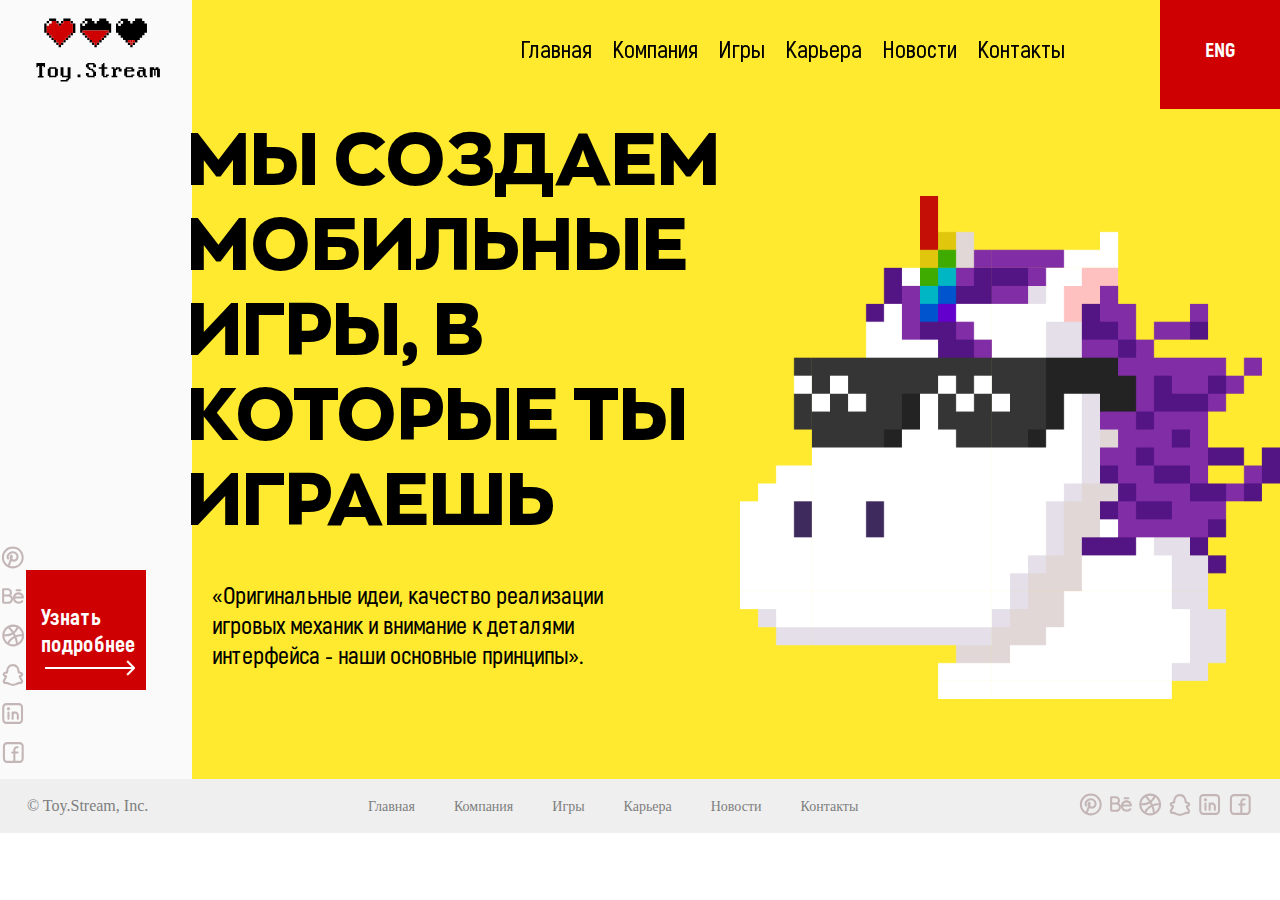
==== commit 0fd26faa: "Добавляет правки в оформлении страниц, фона, списка вакансий" ====
--- a/index.html
+++ b/index.html
@@ -10,7 +10,7 @@
    <link rel="stylesheet" href="./css/media.css" />
     </head>
       <body>
-        <div class="wrapper wrapper-mobile wrapper-main">
+        <div class="wrapper wrapper-mobile wrapper-main wrapper-yellow">
 
             <header class="header"> 
 
@@ -24,9 +24,9 @@
                     </div>
 
 
-                    <div class="logo">
-                      <img src="img/Logo.svg" alt="Логотип" class="logo-img">
-                    </div>
+                   <a href="index.html" class="logo">
+                     <img src="img/Logo.svg" alt="Логотип" class="logo-img">
+                  </a>
                  
 
                  <nav class="nav">
@@ -46,11 +46,12 @@
 
 
                <div class="language">
-                 <button class="button button-1">
+                  <button class="button button-1">
                       <span class="button-language" href="#">
                       ENG
                      </span>
                   </button>
+
                 </div> 
 
                </div> 
@@ -67,9 +68,6 @@
                       <div class="block-content">
 
                          <h1 class="company">Мы создаем мобильные игры, в которые ты играешь</h1>
-                              
-
-                           <!--  <div class="break"></div>   -->
 
 
                           <div class="block-description">  
@@ -90,7 +88,7 @@
                                             </div>  
 
 
-                                            <aside class="aside">
+                    <aside class="aside">
                     <a href="https://www.pinterest.com/" class="socials-link" target="_blank"><img src="img/Pintrest.svg" alt="Pintrest" class="socials-img"></a>
                     <a href="https://www.behance.net/" class="socials-link" target="_blank"><img src="img/Behance.svg" alt="Behance" class="socials-img"></a>
                     <a href="https://dribbble.com/" class="socials-link" target="_blank"><img src="img/Dribbble.svg" alt="Dribbble" class="socials-img"></a>
@@ -116,6 +114,8 @@
                   </div>     
 
               </div>     
+
+
 
 
            <footer class="footer">
@@ -148,7 +148,7 @@
 
         
         <!-- скрипт для кнопки меню menu-button -->
-        <script src="js/script.js" ></script>
+        <script src="js/script.js"></script>
 
 
       </body>
--- a/css/style.css
+++ b/css/style.css
@@ -108,7 +108,6 @@
 /*Бургер-меню*/
    .header-burger {
     margin-left: 15px;
-
     display: none;
 }
 
@@ -212,7 +211,7 @@
 }
 
 
-
+/*Вытащить текст из-под шапки*/
 .block {
     padding: 110px 0 0 0;
 }
@@ -223,23 +222,11 @@
     }
 }
 
-/*Вытащить текст из-под шапки*/
-/*.content{
-    padding: 110px 0 0 0;
-}
-.content__text {
-    font-size: 18px;
-    line-height: 25px;
-}
-.content__text p {
-    margin: 0 0 20px 0;
-}
-@media screen and (max-width: 767px) {
-    .content {
-        padding: 70px 0 0 0;
-    }
-}*/
-
+@media screen and (min-width: 1024px) {
+    .block {
+        padding: 120px 0 0 0;
+    }
+}
 
 
 
@@ -292,6 +279,7 @@
     height: 98px;
     width: 98px;
     display: flex;
+    z-index: 3;
 }
    
 .button-1{
@@ -449,6 +437,25 @@
     margin: 0;
 }
 
+@media screen and (max-width: 1023px) {
+    h1 {
+        padding: 0 15px;
+    }
+}
+@media screen and (min-width: 1024px) {
+    h1 {
+        padding: 0 0 0 170px;
+    }
+}
+@media screen and (min-width: 1200px) {
+    h1 {
+        padding: 0 0 0 187px;
+    }
+}
+
+
+
+
 .company {
     max-width: 352px;
 }
@@ -475,6 +482,48 @@
 
 
 
+/*Карьера*/
+
+.vacancy-block {
+    max-width: 1920px;
+    margin: 0;
+    margin: auto;
+    align-items: center;
+    box-sizing: border-box;
+}
+
+
+.vacancy {
+    font-family: Zona Pro;
+    font-weight: 800;
+    font-size: 32px;
+    line-height: 38px;
+    padding-left: 15px;
+}
+
+.vacancy-container {
+    max-width: 1920px;
+    margin-left: auto;
+    margin-right: auto;
+    margin-bottom: 30px;
+    box-sizing: border-box;
+}
+
+.vacancy-item {
+    background-color: #F5F5F5;
+    font-family: Akrobat;
+    font-weight: 800;
+    font-size: 32px;
+    line-height: 40px;
+    padding: 250px 0 50px 20px;
+    box-sizing: border-box;
+}
+
+.vacancy-item:not(:last-child) {
+margin-bottom: 30px;
+}
+
+
 
 /*Подвал*/
 
@@ -485,7 +534,7 @@
 
 .footer-container {
     display: flex;
-    max-width: 1790px;
+    max-width: 1920px;
     justify-content: space-between;
     margin: 0;
     padding: 0 10px 0 10px;
@@ -528,44 +577,3 @@
 
 .socials-link {}
 /*.socials-link:not(:last-child) */
-   
-
-
-
-/*Карьера*/
-.block-career {
-    margin-left: auto;
-    margin-right: auto;
-    /*background-color: #D3D1E9;*/
-    box-sizing: border-box;
-    margin-bottom: 98px;
-}
-
-.vacancy {
-    font-family: Zona Pro;
-    font-weight: 800;
-    font-size: 32px;
-    line-height: 38px;
-    padding-left: 15px;
-}
-
-.vacancy-container {
-    margin-left: auto;
-    margin-right: auto;
-    margin-bottom: 30px;
-    box-sizing: border-box;
-}
-
-.vacancy-item {
-    background-color: #F5F5F5;
-    font-family: Akrobat;
-    font-weight: 800;
-    font-size: 32px;
-    line-height: 40px;
-    padding: 250px 0 50px 20px;
-    box-sizing: border-box;
-}
-
-.vacancy-item:not(:last-child) {
-margin-bottom: 30px;
-}
--- a/css/media.css
+++ b/css/media.css
@@ -1,13 +1,3 @@
-/* Навигация - список menu-list */
-
-
-/*@media screen and (max-width: 1199px) {
-    .nav {
-    display: none;
-    }
-}*/
-
-
 /*Кнопка смены языка*/
 
 @media screen and (min-width: 1200px) {
@@ -51,7 +41,7 @@
 
 @media screen and (min-width: 1200px) {
     .vacancy-container {
-    width: 1920px;
+    width: 1200px;
     }
     .company {
     max-width: 1077px;
@@ -60,6 +50,22 @@
     max-width: 603px;
     }
 }
+
+
+@media screen and (min-width: 1920px) {
+    .vacancy-container {
+    width: 1920px;
+    }
+    .company {
+    max-width: 1077px;
+    }
+    .career {
+    max-width: 603px;
+    }
+}
+
+
+
 
 
 /*Параграфы p под h1*/
@@ -83,7 +89,6 @@
     }
 }
 
-
 @media screen and (min-width: 1200px) { 
     .mobile-description {
     display: none;
@@ -94,80 +99,41 @@
 
 /*Градиентный фон*/
 
-/*@media screen and (max-width: 1023px) {
-    .yellow-main-page {
+@media screen and (max-width: 1023px) {
+    .wrapper-yellow {
     background: linear-gradient(to right, #FAFAFA 20%, #FFEA2F 20%);
     }
-    .blue-main {
+    .header-blue,
+    .block-blue {
     background: linear-gradient(to right, #FAFAFA 20%, #D3D1E9 20%);
     }
 }
 
 @media screen and (min-width: 1024px) {
-    .yellow-main-page {
+    .wrapper-yellow {
     background: linear-gradient(to right, #FAFAFA 9%, #FFEA2F 9%);
     }
-    .blue-main {
-    background: linear-gradient(to right, #FAFAFA 10%, #D3D1E9 10%);
-    }
-}
-
-@media screen and (min-width: 1200px) {
-    .yellow-main-page {
+    .header-blue,
+    .block-blue {
+    background: linear-gradient(to right, #FAFAFA 9%, #D3D1E9 9%);
+    }
+}
+
+@media screen and (min-width: 1200px) {
+    .wrapper-yellow {
     background: linear-gradient(to right, #FAFAFA 15%, #FFEA2F 15%);
     }
-    .blue-main {
-    background: linear-gradient(to right, #FAFAFA 40%, #D3D1E9 40%);
-    }
-}*/
-
-
-@media screen and (max-width: 1023px) {
-    .wrapper {
-    background: linear-gradient(to right, #FAFAFA 20%, #FFEA2F 20%);
-    }
-}
-
-@media screen and (min-width: 1024px) {
-    .wrapper {
-    background: linear-gradient(to right, #FAFAFA 9%, #FFEA2F 9%);
-    }
-}
-
-@media screen and (min-width: 1200px) {
-    .wrapper-main {
-    background: linear-gradient(to right, #FAFAFA 15%, #FFEA2F 15%);
-    }
-}
-
-
-
-/*Жёлтая главная страница*/
-
-/*@media screen and (max-width: 1023px) {
-    .yellow-main-page {
-    background: linear-gradient(to right, #F1FAFF 20%, #FFEA2F 20%);
-    } 
-}*/
-
-/* Закрасить margin-bottom на мобильной версии главной страницы*/
-
-/*@media screen and (max-width: 1023px) {
-    .wrapper-mobile {
-    background-color: #F1FAFF; 
-    }
-}*/
-
+    .header-blue,
+    .block-blue {
+    background: linear-gradient(to right, #FAFAFA 45%, #D3D1E9 45%);
+    }
+}
 
 
 
 /*Логотип и бургер-меню*/
 
 @media screen and (min-width: 1024px) {
-    .logo {
-   /* padding-top: 23px;*/
-    /*padding-right: 670px; */ /*Отталкивает навигацию и кнопку*/
-    }
     .menu-button {
     padding-top: 46px;
     padding-left: 30px;
@@ -199,14 +165,14 @@
 
 @media screen and (max-width: 1023px) {
     .frame-light {
-    padding: 0 17px 38px 17px;
+    /*padding: 0 17px 38px 17px;*/
     text-align: center;
     }
 }
 
 @media screen and (min-width: 1024px) {
     .frame-light {
-    padding: 0 22px 88px 169px;
+    /*padding: 0 22px 88px 169px;*/
     text-align: center;
     }
 }
@@ -214,7 +180,7 @@
 @media screen and (min-width: 1200px) {
     .frame-light {
     text-align: right;
-    padding: 0 464px 29px 1131px;
+   /* padding: 0 464px 29px 1131px;*/
     }
 }
 
@@ -249,9 +215,6 @@
     .company-description {
     padding-top: 15px;
     }
-    .break {
-    flex-basis: 100%;
-    }
     .details-2 {
    /* padding-top: 109px;*/
     }
@@ -285,7 +248,7 @@
 
 @media screen and (max-width: 1023px) {
     .block-container {
-     display: flex;
+    display: flex;
     flex-flow: wrap;
     }
     .block-content {
@@ -326,7 +289,25 @@
     }
 }
 
-@media screen and (min-width: 1200px) {
+
+@media screen and (min-width: 1200px) {
+    .vacancy-container {
+    display: flex;
+    flex-wrap: wrap;
+    padding-left: 30px;
+    padding-right: 30px;
+    justify-content: center;
+    }
+    .vacancy-item {
+    width: 350px;
+    margin: 15px;
+    padding-top: 250px;
+    padding-bottom: 10px;
+    }
+}
+
+
+@media screen and (min-width: 1920px) {
     .vacancy-container {
     display: flex;
     flex-wrap: wrap;
@@ -373,7 +354,7 @@
 
 @media screen and (min-width: 1200px) {
     .vacancy {
-    padding-left: 187px;
+    /*padding-left: 187px;*/
     }
 }
 
@@ -419,4 +400,3 @@
     margin-right: 35px;
     }
 }    
-
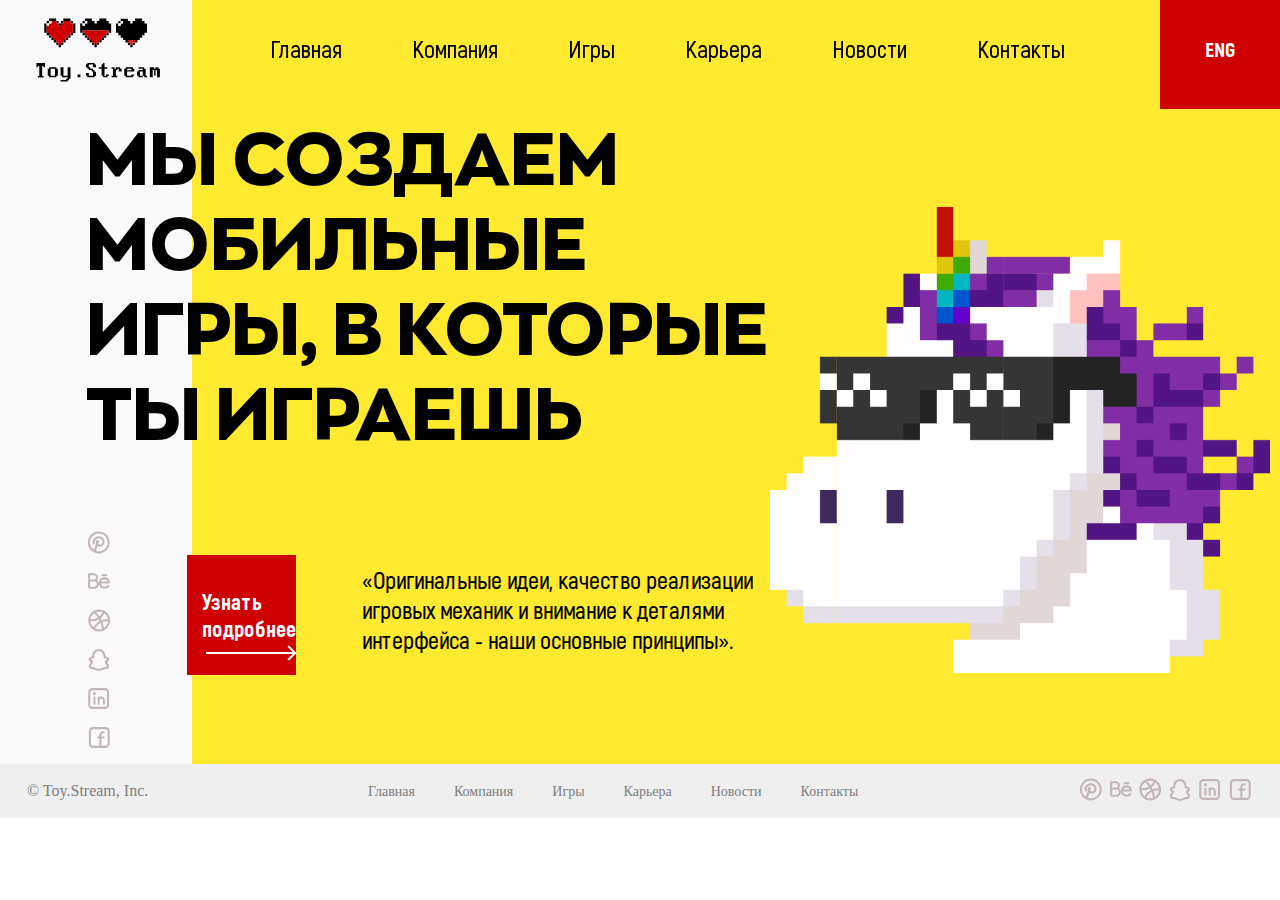
==== commit 83ff1cec: "Добавляет правки в оформлении" ====
--- a/index.html
+++ b/index.html
@@ -61,14 +61,13 @@
            </header>	
               
 
-             <div class="block">
+             <div class="block block-yellow">
 
-                <div class="block-container yellow-main-page">
+                <div class="block-container">
 
                       <div class="block-content">
 
-                         <h1 class="company">Мы создаем мобильные игры, в которые ты играешь</h1>
-
+                         <div class="company-heading"><h1 class="company">Мы создаем мобильные игры, в которые ты играешь</h1></div>
 
                           <div class="block-description">  
                            
@@ -82,7 +81,6 @@
                              </button>
                             </div>
                            
-
 
                          <p class="company-description">«Оригинальные идеи, качество реализации игровых механик и внимание к деталями интерфейса - наши основные принципы».</p>
                                             </div>  
@@ -103,11 +101,11 @@
 
                         <div class="frame-unicorn">
                              <picture>
-                                 <source srcset="img/Frame.png" width="540" media="(min-width: 1200px)"> 
+                                 <source srcset="img/Frame.png" width="500" media="(min-width: 1200px)"> 
                                  <source srcset="img/Frame.png" width="540" media="(min-width: 1024px)">
                                  <source srcset="img/Frame-mobile.png" width="300" media="(max-width: 1023px)"> 
                                  <img src="img/Frame-mobile.png" alt="Единорог" class="picture-img">
-                            </picture> 
+                            </picture>  
 
                         </div> 
 
--- a/css/style.css
+++ b/css/style.css
@@ -21,19 +21,10 @@
     box-sizing: border-box;
 }
 
-/*.page-header {
-    padding-bottom: 49px;
-    outline: 2px solid #000;
-    margin: auto auto;
-    box-sizing: border-box;
-}*/
-
 .header {
     margin: 0;
     margin-left: auto;
     margin-right: auto;
-
-
     position: fixed;
     width: 100%;
     top: 0;
@@ -49,7 +40,9 @@
     left: 0;
     width: 100%;
     height: 100%;
-    /*background-color: #FFEA2F;*/
+   /* background-color: #FFEA2F;
+    background-color: #FFF;
+    opacity: 0.5;*/
     z-index: 2;
 }
 
@@ -64,7 +57,9 @@
     z-index: 3;
     max-width: 100%;
     display: block;
-}
+    padding-left: 30px;
+}
+
 
 .header-body {
     position: relative;
@@ -74,17 +69,6 @@
     height: 98px;
     align-items: center;
 }
-
-/*.header-container = body {
-    display: flex;
-    max-width: 1920px;
-    justify-content: space-between;
-    margin: 0;
-    margin: auto;
-    align-items: center;
-    box-sizing: border-box;
-}*/
-
 
 .menu-list {
     display: flex;  /*отключение флекса, навигация для бургер-меню теперь вертикальная*/
@@ -101,7 +85,6 @@
     color: #000;
     cursor: pointer;
     }
-
 
 
 
@@ -253,7 +236,7 @@
     display: flex;
     margin: 0;
     padding: 0 0 0 0;
-}
+}*/
 
 .nav-item:not(:last-child) {
     margin-right: 50px;
@@ -269,7 +252,7 @@
 .nav-link:focus {
     color: #FF0000;
 }
-*/
+
 
 
 
@@ -307,7 +290,7 @@
 
 
 
-/*Красная кнопка "Узнать подробности"*/
+/*Красная кнопка "Узнать подробности" "Вакансии"*/
 
 .details-2 {
     height: 120px;
@@ -315,25 +298,67 @@
     display: flex;
 }
 
+@media screen and (max-width: 1023px) {
+    .details-2 {
+        padding: 0 0 35px 0;
+    }
+}
+
+@media screen and (min-width: 1024px) {
+    .details-2 {
+        padding: 0 0 51px 47px;
+    }
+}
+
+@media screen and (min-width: 1200px) {
+    .details-2 {
+        padding: 0 95px 0 75px;
+    }
+}
+
 .button-2 {
     text-align: left;
     padding-left: 15px;
 }
 
+.button-2 {
+    font-size: 22px;
+    line-height: 27px;
+}
+
+.details-3 {
+    height: 94px;
+    width: 192px;
+    display: flex;
+}
+
+@media screen and (max-width: 1023px) {
+    .details-3 {
+        padding: 0 0 32px 15px;
+    }
+}
+
+@media screen and (min-width: 1024px) {
+    .details-3 {
+        padding: 0 0 0 170px;
+    }
+}
+
+@media (min-width: 1024px) and (max-width: 1199px) {
+    .details-3 {
+        z-index: 1;
+    }
+}
+
+@media screen and (min-width: 1200px) {
+    .details-3 {
+        padding: 0 0 0 75px;
+    }
+}
+
 .button-3 {
     text-align: left;
     padding-left: 20px;
-}
-
-.details-3 {
-    height: 94px;
-    width: 192px;
-    display: flex;
-}
-
-.button-2 {
-    font-size: 22px;
-    line-height: 27px;
 }
 
 .button-3 {
@@ -375,9 +400,6 @@
     box-sizing: border-box;
 }
 
-.logo {
-    padding-left: 30px;
-}
 
 
 
@@ -389,13 +411,11 @@
     margin: 0;
 }
 
-
 .block-container {
     display: flex;
     max-width: 1920px;
     justify-content: space-between;
     margin: 0;
-    /*padding: 0 47px 0 47px;*/
     margin-left: auto;
     margin-right: auto;
     align-items: center;
@@ -407,6 +427,29 @@
     flex-flow: column wrap;
 }
 
+@media screen and (max-width: 1023px) {
+    .aside {
+    display: none;
+    }
+}
+
+@media (min-width: 1024px) and (max-width: 1199px) {
+    .block-blue .aside {
+    display: none;
+    }
+}
+
+@media screen and (min-width: 1200px) {
+    .block-blue .aside {
+    padding: 0 0 0 91px;
+    }
+    .block-yellow .aside {
+    padding: 0 0 0 86px;
+    }
+}
+
+
+
 .aside .socials-link {
     margin-bottom: 10px;
 }
@@ -426,7 +469,8 @@
 
 
 
-/* Звголовки h1 */
+
+/* Звголовки h1 и параграфы p*/
 
 h1 {
     font-family: 'Zona Pro', sans-serif;
@@ -437,24 +481,6 @@
     margin: 0;
 }
 
-@media screen and (max-width: 1023px) {
-    h1 {
-        padding: 0 15px;
-    }
-}
-@media screen and (min-width: 1024px) {
-    h1 {
-        padding: 0 0 0 170px;
-    }
-}
-@media screen and (min-width: 1200px) {
-    h1 {
-        padding: 0 0 0 187px;
-    }
-}
-
-
-
 
 .company {
     max-width: 352px;
@@ -480,9 +506,44 @@
     max-width: 335px;
 }
 
-
-
-/*Карьера*/
+@media screen and (max-width: 1023px) {
+    .block-yellow h1 {
+        padding: 0 0 20px 0;
+    }
+    .block-blue h1 {
+        padding: 0 15px 24px 15px;
+    }
+    .career-description{
+         padding: 0 0 24px 18px;
+         width: 335px;
+    }
+}
+
+@media screen and (min-width: 1024px) {
+    .block-blue h1 {
+        padding: 0 0 37px 170px;
+    }
+    .career-description{
+         padding: 0 0 43px 170px;
+    }
+}
+
+@media screen and (min-width: 1200px) {
+    .block-yellow h1 {
+    padding: 0 0 70px 86px;    
+    }
+    .block-blue h1 {
+        padding: 0 0 47px 187px;
+    }
+    .career-description{
+         padding: 0 0 73px 73px;
+    }
+}
+
+
+
+
+/*Карточки вакансий*/
 
 .vacancy-block {
     max-width: 1920px;
@@ -525,6 +586,7 @@
 
 
 
+
 /*Подвал*/
 
 .footer {
@@ -542,6 +604,12 @@
     align-items: center;
     height: 54px;
     box-sizing: border-box;
+}
+
+@media screen and (min-width: 1200px) {
+    .footer-container {
+    padding: 0 27px 0 27px;
+    }
 }
 
 .footer-coopyright{
@@ -552,9 +620,12 @@
     color: #7E7E7E;  
 }
 
-.footer-nav {
-    /*display: flex;*/
-
+.footer-nav {}
+
+@media screen and (max-width: 1023px) {
+    .footer-nav {
+    display: none;
+    }   
 }
 
 .footer-nav-link {
@@ -571,6 +642,12 @@
     margin-right: 10px;
 }
 
+@media screen and (min-width: 1200px) {
+    .footer-nav-link:not(:last-child) {   
+    margin-right: 35px;
+    }
+}    
+
 .footer-socials {
     max-width: 200px;
 }
--- a/css/media.css
+++ b/css/media.css
@@ -140,13 +140,6 @@
     }
 }
 
-@media screen and (min-width: 1200px) {
-    .logo {
-    /*padding-top: 23px;*/
-    /*padding-left: 84px;*/
-    }
-}    
-
 
 @media screen and (max-width: 1023px) {
     .block-container,
@@ -158,37 +151,6 @@
 
 
 
-
-
-
-/* Картинка лампочка на фоне*/
-
-@media screen and (max-width: 1023px) {
-    .frame-light {
-    /*padding: 0 17px 38px 17px;*/
-    text-align: center;
-    }
-}
-
-@media screen and (min-width: 1024px) {
-    .frame-light {
-    /*padding: 0 22px 88px 169px;*/
-    text-align: center;
-    }
-}
-
-@media screen and (min-width: 1200px) {
-    .frame-light {
-    text-align: right;
-   /* padding: 0 464px 29px 1131px;*/
-    }
-}
-
-
-
-
-
-
 /*Ордеры и паддинги в block-main*/
 
 @media screen and (max-width: 1023px) {
@@ -201,9 +163,6 @@
     }
     .details-2 {
     order: 1; 
-    }
-    .frame-unicorn {
-    order: 0;
     }
 }
 
@@ -223,12 +182,6 @@
     }
 }
 
-
-@media screen and (max-width: 1023px) {
-    .aside {
-    display: none;
-    }
-}
 
 @media (min-width: 1024px) and (max-width: 1199px) {
     .block-description {
@@ -289,7 +242,6 @@
     }
 }
 
-
 @media screen and (min-width: 1200px) {
     .vacancy-container {
     display: flex;
@@ -306,7 +258,6 @@
     }
 }
 
-
 @media screen and (min-width: 1920px) {
     .vacancy-container {
     display: flex;
@@ -325,7 +276,7 @@
 
 
 
-/*Настройка в списке вакансий*/
+/*Настройка в карточках вакансий*/
 
 @media screen and (min-width: 1024px) {
     .vacancy-item:not(:last-child) {
@@ -379,24 +330,49 @@
 }*/
 
 
-
-
-/*Подвал*/
-
-@media screen and (min-width: 1200px) {
-    .footer-container {
-    padding: 0 27px 0 27px;
-    }
-}
-
-@media screen and (max-width: 1023px) {
-    .footer-nav {
-    display: none;
-    }   
-}
-
-@media screen and (min-width: 1200px) {
-    .footer-nav-link:not(:last-child) {   
-    margin-right: 35px;
-    }
-}    
+@media (min-width: 1024px) and (max-width: 1199px) {
+    .block-container {
+     flex-flow: column wrap;
+    }
+    .block-description {
+    margin-bottom: -210px
+    }
+}
+
+@media screen and (min-width: 1024px) {
+    .block-details-career {
+    flex-flow: column wrap;
+    }
+}
+
+@media screen and (max-width: 1199px) {
+   .frame-light {
+    order: 1; 
+    }
+}
+
+@media screen and (min-width: 1200px) {
+   .frame-unicorn {
+    margin-right: 10px;
+    margin-left:  -10px;
+   }
+   .frame-light {
+    margin-right: 300px; 
+    }
+}
+
+/*@media screen and (max-width: 1023px) {
+    .block-content {
+        display: flex;
+        flex-flow: column wrap;
+    }
+    .frame-unicorn {
+        order: 0;
+    }
+    .company-heading {
+        order: -2;
+    }
+    .block-description {
+        order: 0;
+    }
+}*/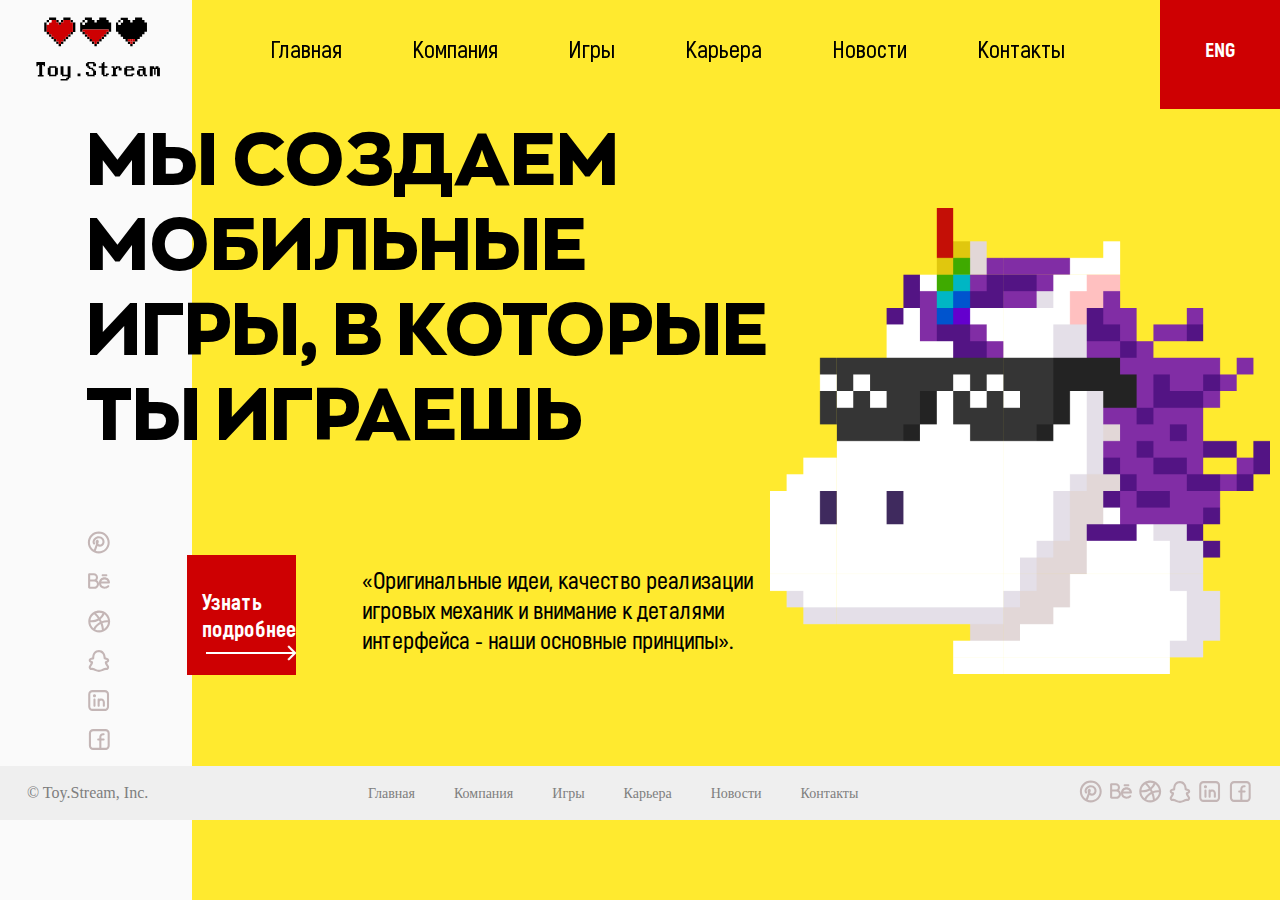
==== commit 41524f27: "Добавляет новый контент" ====
--- a/index.html
+++ b/index.html
@@ -5,9 +5,9 @@
 	 <meta name="viewport" content="width=device-width, initial-scale=1.0" 
 	 />
 	 <title>Toy.Stream</title>
+     <link rel="stylesheet" href="./css/normalize.css" />
 	 <link rel="stylesheet" href="./css/style.css" />
    <link rel="stylesheet" href="./css/fonts.css" />
-   <link rel="stylesheet" href="./css/media.css" />
     </head>
       <body>
         <div class="wrapper wrapper-mobile wrapper-main wrapper-yellow">
@@ -68,6 +68,14 @@
                       <div class="block-content">
 
                          <div class="company-heading"><h1 class="company">Мы создаем мобильные игры, в которые ты играешь</h1></div>
+
+                         <div class="frame-unicorn-mobile">
+                             <picture>
+                                 <source srcset="img/Frame-mobile.png" width="300" media="(max-width: 1023px)"> 
+                                 <img src="img/Frame-mobile.png" alt="Единорог" class="picture-img">
+                            </picture>  
+
+                        </div> 
 
                           <div class="block-description">  
                            
@@ -141,7 +149,8 @@
               
               </div> 
            
-           </footer>   
+           </footer> 
+
         </div>
 
         
--- a/css/style.css
+++ b/css/style.css
@@ -3,7 +3,6 @@
     padding: 0;
     margin: 0;
     border: 0;
-    /*box-sizing: border-box;*/
 }
 
 html, body {
@@ -14,12 +13,58 @@
     margin: 0;
 }
 
+
+
+/*Градиентный фон*/
+
+@media screen and (max-width: 1023px) {
+    .wrapper-yellow {
+    background: linear-gradient(to right, #FAFAFA 20%, #FFEA2F 20%);
+    }
+    .header-blue,
+    .block-blue {
+    background: linear-gradient(to right, #FAFAFA 20%, #D3D1E9 20%);
+    }
+}
+
+@media screen and (min-width: 1024px) {
+    .wrapper-yellow {
+    background: linear-gradient(to right, #FAFAFA 9%, #FFEA2F 9%);
+    }
+    .header-blue,
+    .block-blue {
+    background: linear-gradient(to right, #FAFAFA 9%, #D3D1E9 9%);
+    }
+}
+
+@media screen and (min-width: 1200px) {
+    .wrapper-yellow {
+    background: linear-gradient(to right, #FAFAFA 15%, #FFEA2F 15%);
+    }
+    .header-blue,
+    .block-blue {
+    background: linear-gradient(to right, #FAFAFA 45%, #D3D1E9 45%);
+    }
+}
+
+
 .wrapper {
+    /*прибить футер снизу*/
+    min-height: 100%;
+    display: flex;
+    flex-direction: column;
+
     margin-left: auto;
     margin-right: auto;
     background-color: #fff;
     box-sizing: border-box;
 }
+
+.page-screen {
+    /*прибить футер снизу*/
+    flex: 1 1 auto;
+}
+
 
 .header {
     margin: 0;
@@ -195,7 +240,7 @@
 
 
 /*Вытащить текст из-под шапки*/
-.block {
+     .block {
     padding: 110px 0 0 0;
 }
 
@@ -264,6 +309,14 @@
     display: flex;
     z-index: 3;
 }
+
+@media screen and (min-width: 1200px) {
+    .language {
+    height: 120px;
+    width: 120px;
+    }
+}
+
    
 .button-1{
     font-size: 20px;
@@ -403,8 +456,11 @@
 
 
 
-
 /*Background-attachment устанавливает, будет ли прокручиваться фоновое изображение вместе с содержимым элемента (scroll, fixed, local)*/
+
+
+
+/* БЛОКИ */
 
 .block { 
     margin: auto auto;
@@ -415,12 +471,34 @@
     display: flex;
     max-width: 1920px;
     justify-content: space-between;
-    margin: 0;
-    margin-left: auto;
-    margin-right: auto;
+    margin: 0 auto;
     align-items: center;
     box-sizing: border-box;
 }
+
+
+/*Для корректного отображения элементов*/
+@media screen and (max-width: 1023px) {
+    .block-container,
+    .block-details,
+    .company-description {
+    display: block;
+    }
+}
+
+@media screen and (max-width: 1023px) {
+    .block-container,
+    .block-career {
+    padding-left: 15px;
+    padding-right: 15px;
+    }
+}
+ 
+@media (min-width: 1024px) and (max-width: 1199px) {
+    .block-container {
+     flex-flow: column wrap;
+    }
+} 
 
 .aside {
     display: flex;
@@ -462,15 +540,34 @@
    display: flex;
 }
 
+@media (min-width: 1024px) and (max-width: 1199px) {
+    .block-description {
+    display: block;
+    }
+}
+
+@media screen and (min-width: 1200px) {
+    .block-description {
+    display: flex;
+    }
+}
+
 .block-details {
-    display: flex;
     order: 1; /*меняет местами блок с иконками socials-link и блок с описанием .block-details*/
 }
 
-
-
-
-/* Звголовки h1 и параграфы p*/
+.block-yellow .block-details {
+     display: flex;
+     }
+
+@media screen and (max-width: 1023px) {
+.block-yellow .block-details {
+     display: block;
+     }
+}
+
+
+/* Звголовки h1, h2 и параграфы p*/
 
 h1 {
     font-family: 'Zona Pro', sans-serif;
@@ -481,7 +578,6 @@
     margin: 0;
 }
 
-
 .company {
     max-width: 352px;
 }
@@ -489,22 +585,90 @@
     max-width: 262px;
 }
 
-
-.company-description {
+@media screen and (min-width: 1024px) { 
+    h1 {
+    font-size: 72px;
+    line-height: 85px;
+    }
+    .company {
+    max-width: 867px;
+    }
+    .career {
+    max-width: 603px;
+    }
+}
+
+
+h2 {
+    font-family: Zona Pro;
+    font-weight: 800;
+    font-size: 32px;
+    line-height: 38px;
+    text-transform: uppercase;
+}
+
+p {
     font-family: 'Akrobat', sans-serif;
     font-weight: 600;
     font-size: 16px;
-    line-height: 20px;
+    line-height: 20px;  
+}
+
+.company-description {
     max-width: 345px;
 }
 
 .career-description {
-    font-family: 'Akrobat', sans-serif;
-    font-weight: 600;
-    font-size: 16px;
-    line-height: 20px;
     max-width: 335px;
 }
+
+@media screen and (min-width: 1024px) {
+    .company-description {
+    font-size: 24px;
+    line-height: 30px;
+    max-width: 459px;
+    }
+    .career-description {
+    font-size: 24px;
+    line-height: 30px;
+    max-width: 606px;
+    }
+}
+
+@media screen and (min-width: 1200px) {
+    .company {
+    max-width: 1077px;
+    }
+    .career {
+    max-width: 603px;
+    }
+}
+
+@media screen and (min-width: 1920px) {
+    .company {
+    max-width: 1077px;
+    }
+    .career {
+    max-width: 603px;
+    }
+}
+
+
+
+@media screen and (min-width: 1200px) { 
+    .mobile-description {
+    display: none;
+    }
+}
+
+@media screen and (max-width: 1199px) { 
+   .desktop-description {
+    display: none;
+    }
+}
+
+
+
 
 @media screen and (max-width: 1023px) {
     .block-yellow h1 {
@@ -539,8 +703,6 @@
          padding: 0 0 73px 73px;
     }
 }
-
-
 
 
 /*Карточки вакансий*/
@@ -562,13 +724,22 @@
     padding-left: 15px;
 }
 
+@media screen and (min-width: 1024px) {
+    .vacancy {
+    font-size: 72px;
+    line-height: 85px;
+    padding-left: 45px;
+    }
+}
+
 .vacancy-container {
     max-width: 1920px;
     margin-left: auto;
     margin-right: auto;
-    margin-bottom: 30px;
+    /*margin-bottom: 30px;*/
     box-sizing: border-box;
 }
+
 
 .vacancy-item {
     background-color: #F5F5F5;
@@ -581,8 +752,237 @@
 }
 
 .vacancy-item:not(:last-child) {
-margin-bottom: 30px;
-}
+     margin-bottom: 30px;
+}
+
+
+@media screen and (min-width: 1024px) {
+    .vacancy-item:not(:last-child) {
+    margin-bottom: 15px;
+    }
+}
+
+@media screen and (min-width: 1200px) {
+    .vacancy-item:not(:last-child) {
+    margin-bottom: 15px;
+    }
+}
+
+
+
+/*Карточки вакансий*/
+
+@media screen and (max-width: 1023px) {
+    .vacancy-container {
+    width: 375px; 
+    padding-left: 15px;
+    padding-right: 15px;
+    }
+}
+
+
+@media screen and (min-width: 1024px) {
+    .vacancy-container {
+    width: 1024px; 
+    display: flex;
+    flex-wrap: wrap;
+    padding-left: 30px;
+    padding-right: 30px;
+    }
+    .vacancy-item {
+    width: 450px;
+    margin: 15px;
+    padding-top: 360px;
+    padding-bottom: 50px;
+    }
+}
+
+
+
+@media screen and (min-width: 1200px) {
+    .vacancy-container {
+    width: 1200px;
+    display: flex;
+    flex-wrap: wrap;
+    padding-left: 30px;
+    padding-right: 30px;
+    justify-content: center;
+    }
+    .vacancy-item {
+    width: 350px;
+    margin: 15px;
+    padding-top: 250px;
+    padding-bottom: 10px;
+    }
+}
+
+@media screen and (min-width: 1920px) {
+    .vacancy-container {
+    width: 1920px;
+    display: flex;
+    flex-wrap: wrap;
+    padding-left: 118px;
+    padding-right: 118px;
+    justify-content: center;
+    }
+    .vacancy-item {
+    width: 505px;
+    margin: 20px;
+    padding-top: 415px;
+    padding-bottom: 50px;
+    }
+}
+
+/* Преимущества */
+
+.benefits {
+    font-family: Zona Pro;
+    font-weight: 800;
+    font-size: 32px;
+    line-height: 38px;
+    padding: 0 15px;
+    max-width: 400px;
+    margin-bottom: 24px;
+}
+
+.block-benefits-description {
+    margin-bottom: 55px;
+}
+
+.benefits-description {
+    padding: 0 15px;
+    margin-bottom: 20px;
+}
+
+@media screen and (min-width: 1024px) {
+    .benefits {
+    font-size: 72px;
+    line-height: 85px;
+    padding-left: 45px;
+    }
+}
+
+@media screen and (min-width: 1024px) {
+    .benefits-description {
+    font-size: 24px;
+    line-height: 30px;
+    padding-left: 45px;
+    max-width: 620px;
+    max-height: 255px;
+    }
+}
+
+/*.block-benefits-description {
+    display: flex;
+    flex-flow: column wrap;
+}*/
+
+/*.block-content-benefits {
+    display: flex;
+}*/
+
+.block-bonus {
+    display: flex;
+    margin: 0 auto;
+    margin-left: auto;
+    margin-right: auto;
+    margin-bottom: 30px;
+    padding: 0 15px;
+    box-sizing: border-box;
+    /*justify-content: center;*/
+    flex-flow: wrap;
+}
+
+.bonus {
+    display: flex;
+    flex-flow: column wrap;
+    /*justify-content: center;*/
+    /*align-items: center;*/
+}
+
+.frame-bonus {
+    /*background: linear-gradient(to right, #F5F5F5 50%, #FFF 50%);*/
+    background-color: #F5F5F5;
+    box-sizing: border-box;
+}
+
+.bonus-heading {
+    font-family: Akrobat;
+    font-weight: 900;
+    font-size: 19px;
+    line-height: 25px;
+}
+
+.span-bonus {
+    font-family: Akrobat;
+    font-weight: 600;
+    font-size: 16px;
+    line-height: 20px;
+}
+
+@media screen and (max-width: 1023px) {
+    .bonus {
+    width: 151px;
+    margin-bottom: 30px;
+    }
+    .frame-bonus {
+    width: 86px;
+    height: 86px;
+    margin-bottom: 12px;
+    padding: 15px 0 0 20px;
+    }
+    .bonus:nth-child(1n) {
+    margin-right: 15px;
+    }
+}
+
+
+@media screen and (min-width: 1024px) {
+    .block-bonus {
+    margin-bottom: 40px;
+    padding: 0 50px;
+    }
+    .bonus-heading {
+    font-size: 44px;
+    line-height: 55px;
+    }
+    .span-bonus {
+    font-size: 24px;
+    line-height: 30px;
+    }
+    .bonus {
+    width: 294px;
+    margin-bottom: 38px;
+    }
+    .frame-bonus {
+    width: 145px;
+    height: 140px;
+    margin-bottom: 19px;
+    padding: 20px 0 0 40px;
+    }
+    .bonus:nth-child(1n) {
+    margin-right: 50px;
+    }
+}
+
+
+@media screen and (min-width: 1200px) {
+    .block-bonus {
+    margin-bottom: 100px;
+    }
+    .block-content-benefits {
+        display: flex;
+        justify-content: space-between;
+    }
+    .block-benefits-description {
+        width: 900px;
+    }
+}
+
+
+
+
+
 
 
 
@@ -593,6 +993,7 @@
     background-color: #EFEFEF;
     margin: 0;
 }
+
 
 .footer-container {
     display: flex;
@@ -654,3 +1055,155 @@
 
 .socials-link {}
 /*.socials-link:not(:last-child) */
+
+
+
+
+/* Поэкранная прокрутка */
+
+.page {
+    position: fixed;
+    width: 100%;
+    height: 100%;
+    top: 0;
+    left: 0;
+    overflow: hidden; /*Фактически отключает стандартный скролл, чтобы контент занимал только размер экрана*/
+}
+
+@media screen and (min-width: 1200px) {
+.page-wrapper {
+    display: flex;
+    flex-direction: column;
+    width: 100%;
+    height: 100%;
+}
+
+.screen {
+    flex: 1 0 100%; 
+    position: relative;
+}
+
+.block-blue {
+    position: absolute;
+    width: 100%;
+    height: 100%;
+    top: 0;
+    left: 0;
+    overflow: hidden; /*чтобы не выходило за границы экрана*/
+}
+
+.vacancy-block {
+    position: absolute;
+    width: 100%;
+    height: 100%;
+    top: 0;
+    left: 0;
+    overflow: hidden;
+}
+
+.page-pagination {
+    position: absolute;
+    top: 50%;
+    right: 50px;
+    transform: translate(0 px, -50%);
+    display: flex;
+    flex-direction: column;
+}
+
+/*Точки-буллиты*/
+.page-bullet {
+    width: 15px;
+    height: 15px;
+    cursor: pointer;
+    background-color: rgba(0, 0, 0, 0.5);
+    margin: 10px 0;
+    transition: background-color 0.3s ease 0s;
+}
+
+/*Активные точки*/
+.page-bullet-active {
+    background-color: #CE0002;
+}
+
+/*Кастомный скролл*/
+.page-scroll {
+    position: absolute;
+    height: 100%;
+    top: 0;
+    right: 0;
+    width: 4px;
+    background-color: rgba(0, 0, 0, 0.2);
+}
+/*Ползунок*/
+.page-drag-scroll {
+    position: absolute;
+    top: 0;
+    left: 0;
+    width: 100%;
+    background-color: rgba(0, 0, 0, 0.8);
+    cursor: pointer;
+    }
+}
+
+
+
+/* Порядок элементов */
+
+@media screen and (max-width: 1023px) {
+    .company {
+    order: 0;
+    }
+    .company-description {
+    order: 2;
+    margin-top: -20px;
+    }
+    .details-2 {
+    order: 1; 
+    }
+}
+
+@media screen and (min-width: 1024px) {
+    .details-2 {
+    padding-top: 25px;
+    padding-right: 66px;
+    }
+    .company-description {
+    padding-top: 15px;
+    }
+    .details-2 {
+   /* padding-top: 109px;*/
+    }
+    .company-description {
+     padding-top: 35px;
+    }
+}
+
+
+
+
+/* Изображения */
+
+@media screen and (min-width: 1200px) {
+   .frame-unicorn {
+    margin-right: 10px;
+    margin-left:  -10px;
+   }
+   .frame-light {
+    margin-right: 300px; 
+    }
+}
+
+@media screen and (max-width: 1023px) {
+    .frame-unicorn {
+        display: none;
+    }
+    .frame-unicorn-mobile {
+        padding-bottom: 69px;
+    }
+}
+
+@media screen and (min-width: 1024px) {
+    .frame-unicorn-mobile {
+        display: none;
+    }
+}
